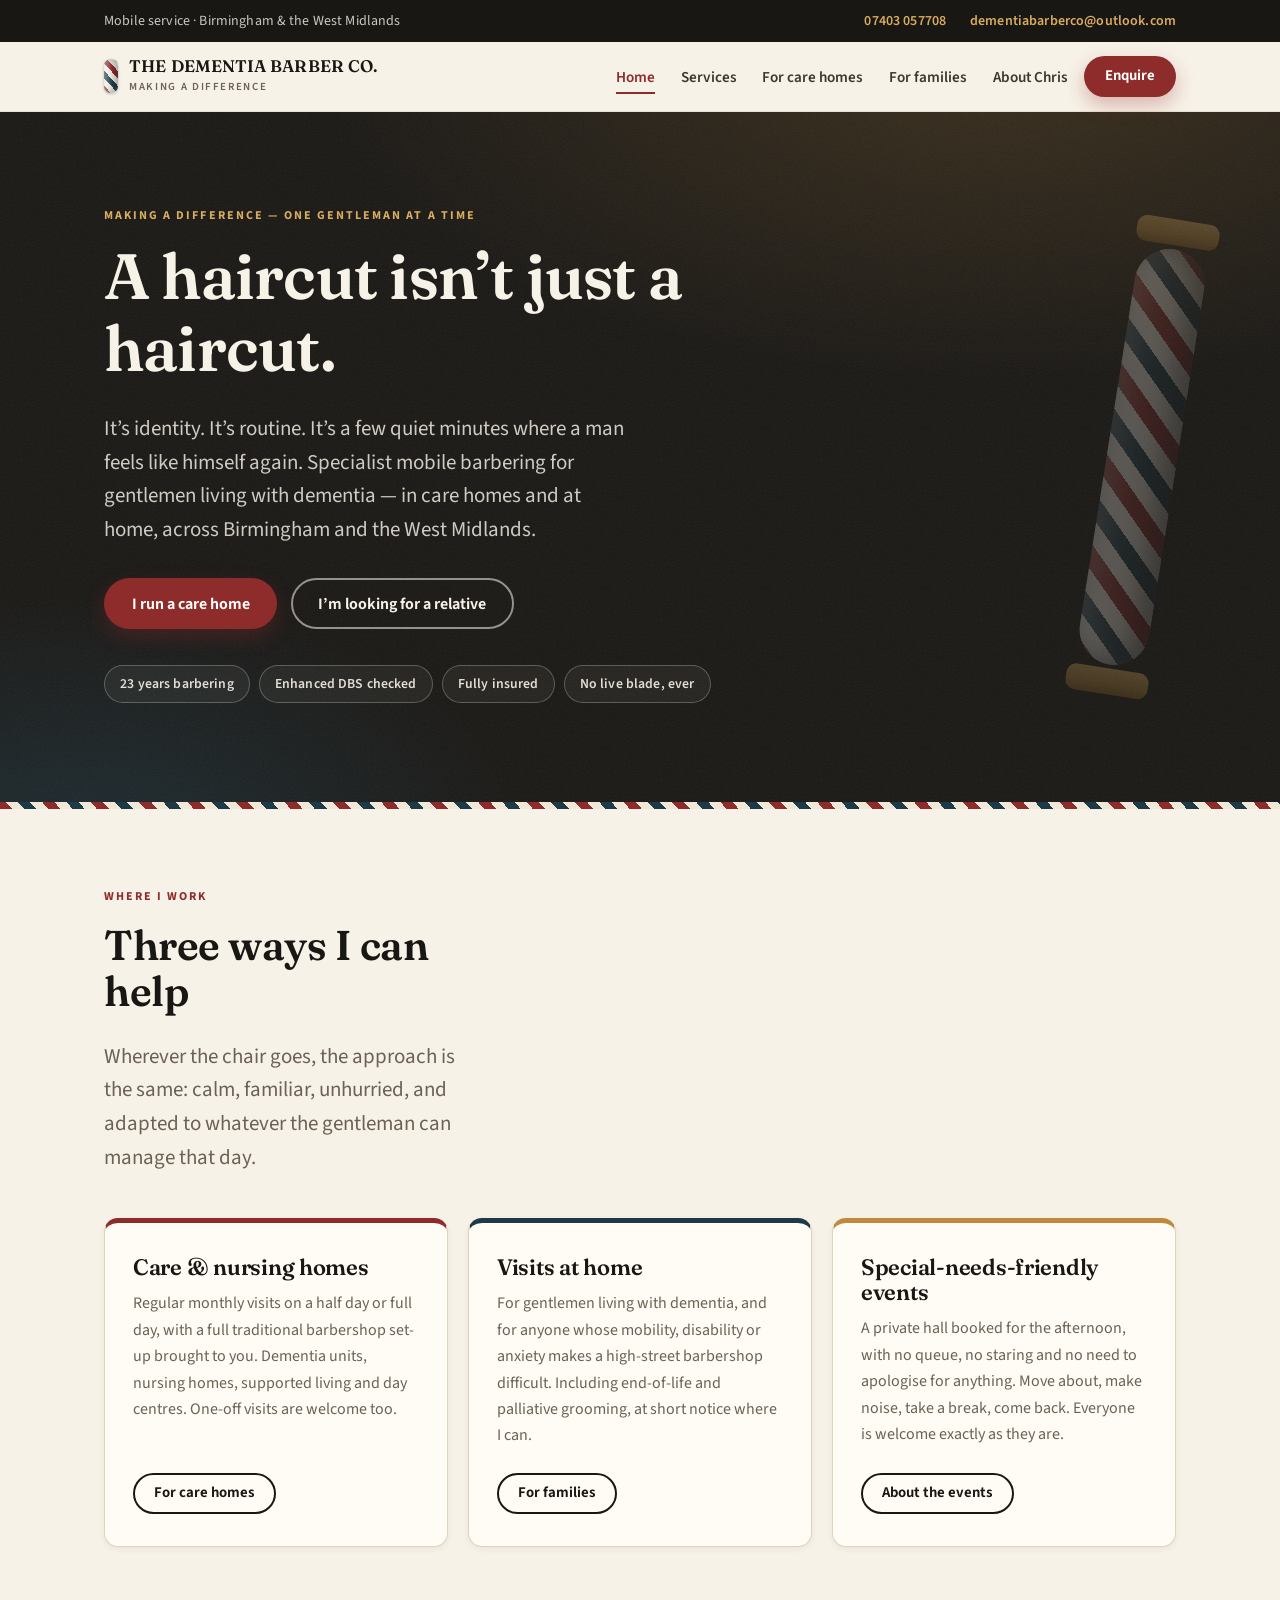
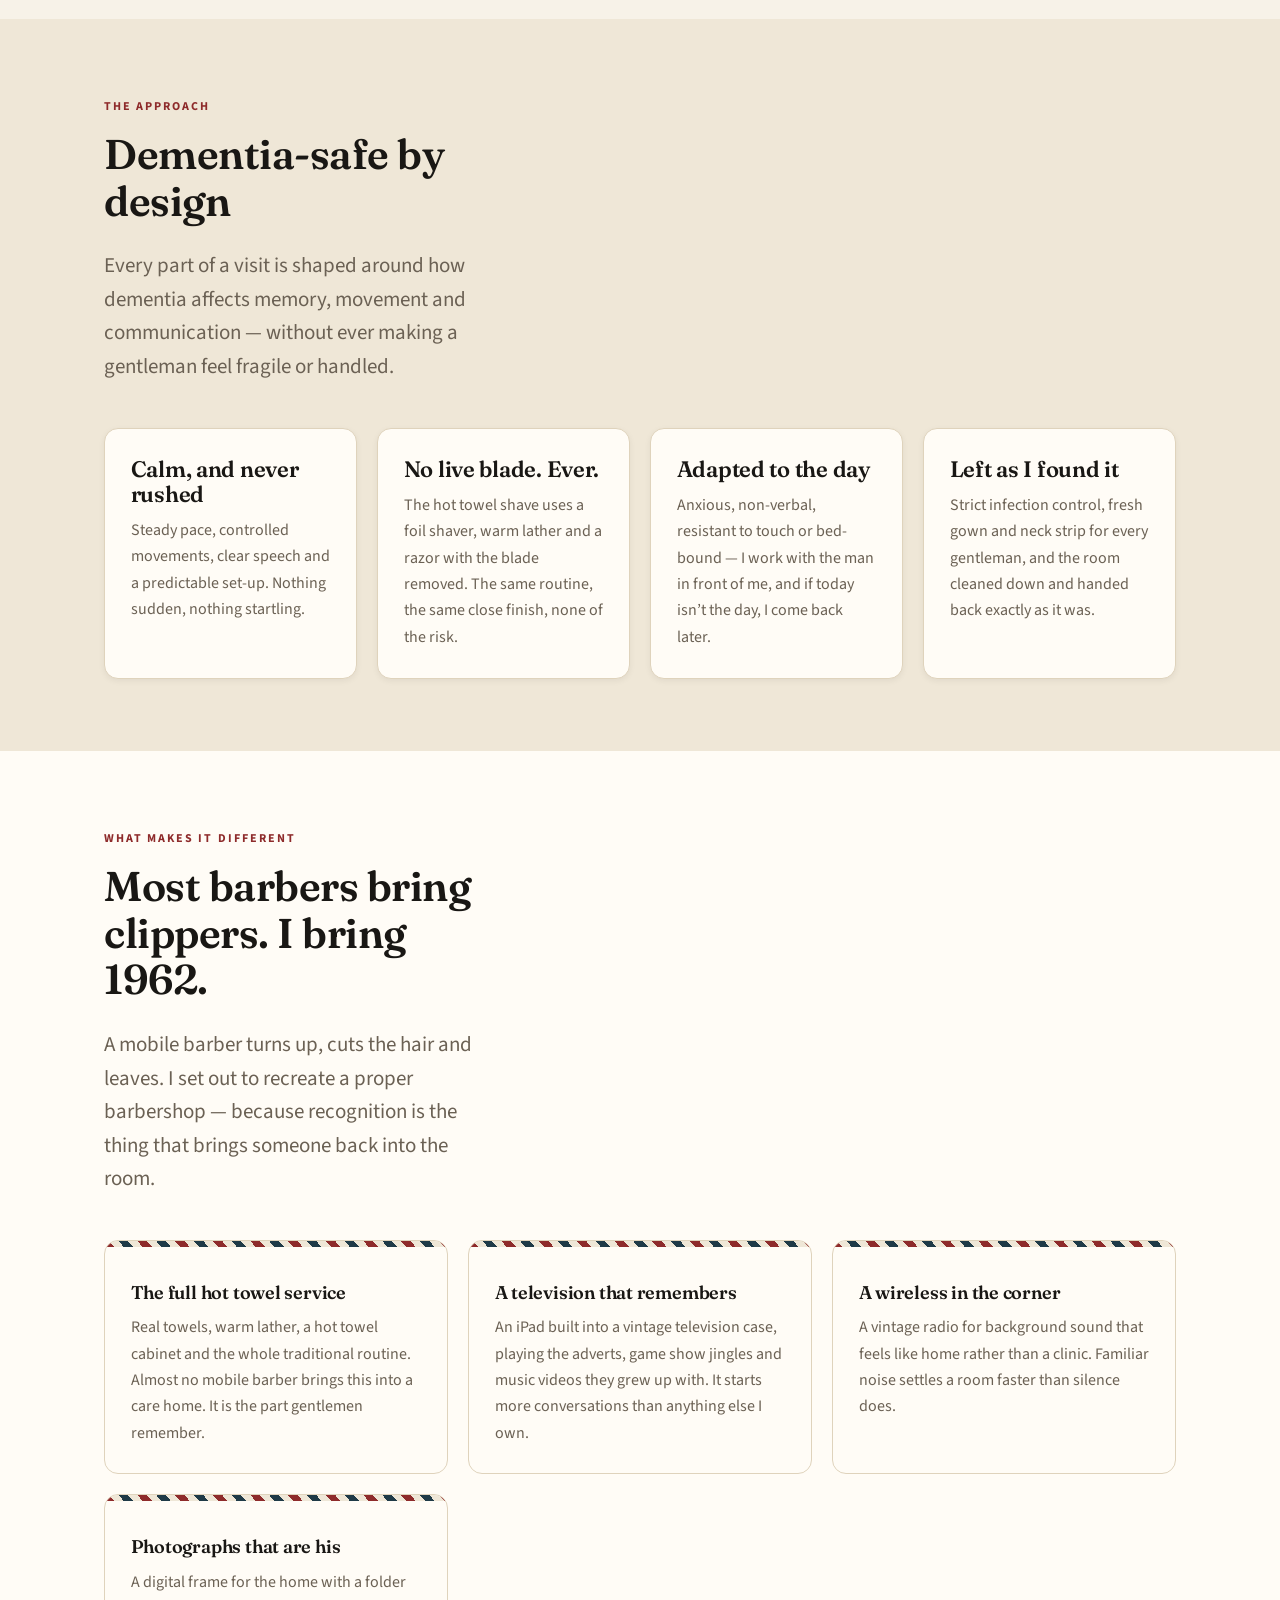
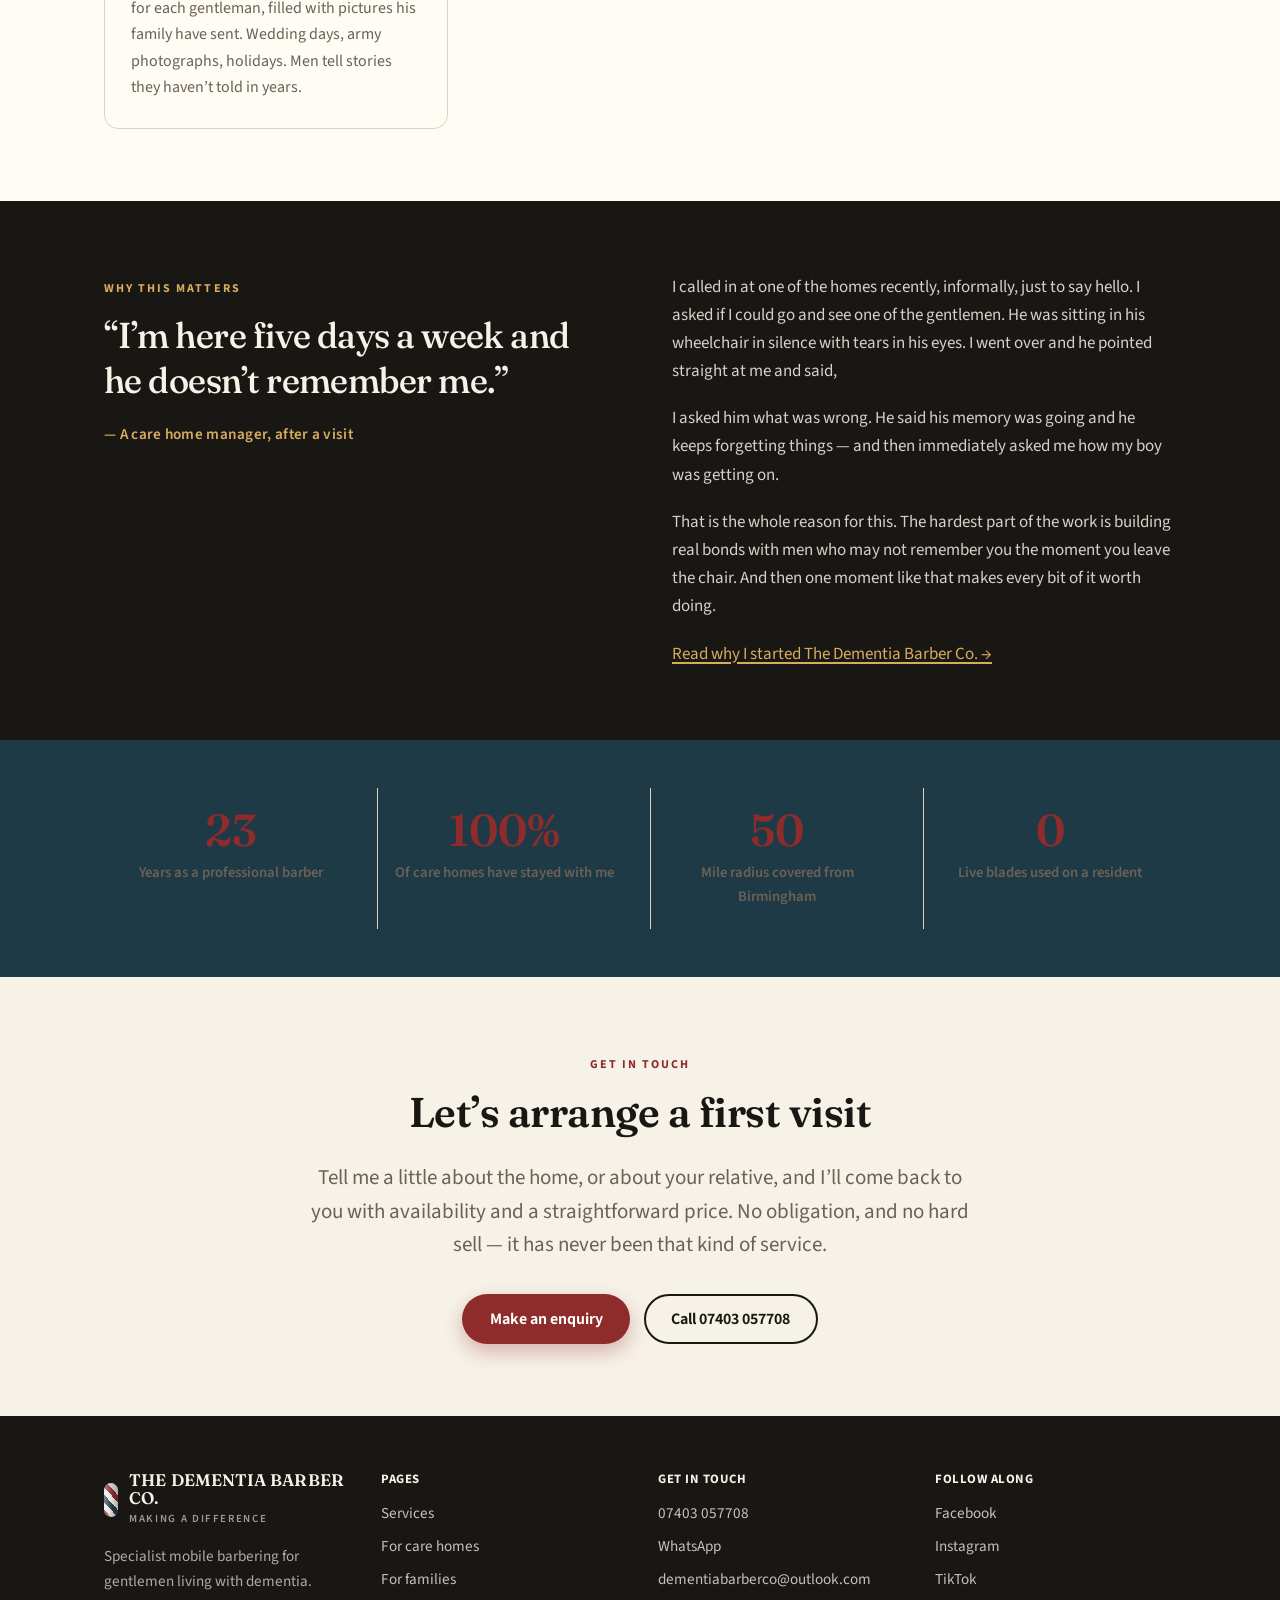
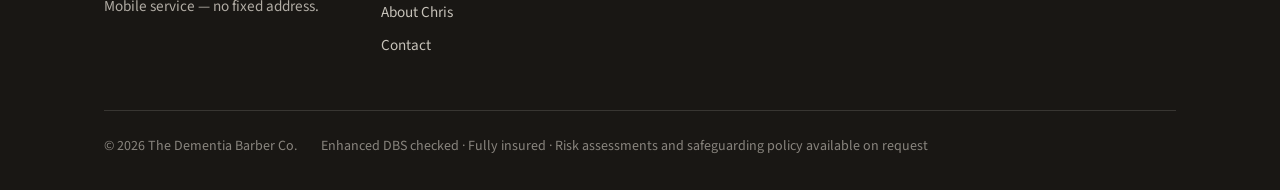
==== index.html @ 9ee50eb5 "feat: build The Dementia Barber Co. brochure site Six-page static site for a mobile dementia-special" ====
<!DOCTYPE html>
<html lang="en-GB">
<head>
<meta charset="UTF-8">
<meta name="viewport" content="width=device-width, initial-scale=1">
<title>The Dementia Barber Co. — Dementia-safe mobile barbering</title>
<meta name="description" content="Dementia-safe mobile barbering for care homes and families across Birmingham and the West Midlands. Calm, unhurried grooming built around dignity. Enhanced DBS checked and fully insured.">
<link rel="icon" href="images/favicon.svg" type="image/svg+xml">
<meta property="og:type" content="website">
<meta property="og:title" content="The Dementia Barber Co.">
<meta property="og:description" content="Specialist mobile barbering for gentlemen living with dementia. Calm, unhurried and built around dignity.">
<link rel="preconnect" href="https://fonts.googleapis.com">
<link rel="preconnect" href="https://fonts.gstatic.com" crossorigin>
<link href="https://fonts.googleapis.com/css2?family=Fraunces:opsz,wght@9..144,400;9..144,500;9..144,600&family=Source+Sans+3:wght@400;500;600;700&display=swap" rel="stylesheet">
<link rel="stylesheet" href="styles.css">
</head>
<body>
<a class="skip" href="#main">Skip to content</a>

<div class="topbar">
  <div class="wrap">
    <span>Mobile service &middot; Birmingham &amp; the West Midlands</span>
    <span class="spacer"><a href="tel:+447403057708">07403 057708</a></span>
    <span><a href="mailto:dementiabarberco@outlook.com">dementiabarberco@outlook.com</a></span>
  </div>
</div>

<header class="nav">
  <div class="wrap">
    <a class="brand" href="index.html">
      <span class="pole" aria-hidden="true"></span>
      <span class="name"><b>The Dementia Barber Co.</b><i>Making a difference</i></span>
    </a>
    <button class="navtoggle" type="button" aria-expanded="false" aria-controls="navLinks">Menu</button>
    <ul class="nav-links" id="navLinks">
      <li><a href="index.html" aria-current="page">Home</a></li>
      <li><a href="services.html">Services</a></li>
      <li><a href="care-homes.html">For care homes</a></li>
      <li><a href="families.html">For families</a></li>
      <li><a href="about.html">About Chris</a></li>
    </ul>
    <a class="btn btn-primary btn-sm" href="contact.html">Enquire</a>
  </div>
</header>

<main id="main">

  <section class="hero">
    <span class="hero-deco" aria-hidden="true"></span>
    <div class="wrap">
      <p class="eyebrow on-dark">Making a difference &mdash; one gentleman at a time</p>
      <h1>A haircut isn&rsquo;t just a haircut.</h1>
      <p class="lead on-dark hero-sub">It&rsquo;s identity. It&rsquo;s routine. It&rsquo;s a few quiet minutes where a man feels like himself again. Specialist mobile barbering for gentlemen living with dementia &mdash; in care homes and at home, across Birmingham and the West Midlands.</p>
      <div class="btn-row">
        <a class="btn btn-primary" href="care-homes.html">I run a care home</a>
        <a class="btn btn-ghost on-dark" href="families.html">I&rsquo;m looking for a relative</a>
      </div>
      <ul class="chips">
        <li>23 years barbering</li>
        <li>Enhanced DBS checked</li>
        <li>Fully insured</li>
        <li>No live blade, ever</li>
      </ul>
    </div>
  </section>

  <hr class="stripe">

  <section>
    <div class="wrap">
      <div class="sec-head">
        <p class="eyebrow">Where I work</p>
        <h2>Three ways I can help</h2>
        <p class="lead">Wherever the chair goes, the approach is the same: calm, familiar, unhurried, and adapted to whatever the gentleman can manage that day.</p>
      </div>

      <div class="grid three">
        <article class="card door reveal">
          <h3>Care &amp; nursing homes</h3>
          <p>Regular monthly visits on a half day or full day, with a full traditional barbershop set-up brought to you. Dementia units, nursing homes, supported living and day centres. One-off visits are welcome too.</p>
          <a class="btn btn-ghost btn-sm" href="care-homes.html">For care homes</a>
        </article>

        <article class="card door navy reveal">
          <h3>Visits at home</h3>
          <p>For gentlemen living with dementia, and for anyone whose mobility, disability or anxiety makes a high-street barbershop difficult. Including end-of-life and palliative grooming, at short notice where I can.</p>
          <a class="btn btn-ghost btn-sm" href="families.html">For families</a>
        </article>

        <article class="card door brass reveal">
          <h3>Special-needs-friendly events</h3>
          <p>A private hall booked for the afternoon, with no queue, no staring and no need to apologise for anything. Move about, make noise, take a break, come back. Everyone is welcome exactly as they are.</p>
          <a class="btn btn-ghost btn-sm" href="services.html#events">About the events</a>
        </article>
      </div>
    </div>
  </section>

  <section class="band-cream">
    <div class="wrap">
      <div class="sec-head">
        <p class="eyebrow">The approach</p>
        <h2>Dementia-safe by design</h2>
        <p class="lead">Every part of a visit is shaped around how dementia affects memory, movement and communication &mdash; without ever making a gentleman feel fragile or handled.</p>
      </div>

      <div class="grid four">
        <article class="card lift reveal">
          <h3>Calm, and never rushed</h3>
          <p>Steady pace, controlled movements, clear speech and a predictable set-up. Nothing sudden, nothing startling.</p>
        </article>
        <article class="card lift reveal">
          <h3>No live blade. Ever.</h3>
          <p>The hot towel shave uses a foil shaver, warm lather and a razor with the blade removed. The same routine, the same close finish, none of the risk.</p>
        </article>
        <article class="card lift reveal">
          <h3>Adapted to the day</h3>
          <p>Anxious, non-verbal, resistant to touch or bed-bound &mdash; I work with the man in front of me, and if today isn&rsquo;t the day, I come back later.</p>
        </article>
        <article class="card lift reveal">
          <h3>Left as I found it</h3>
          <p>Strict infection control, fresh gown and neck strip for every gentleman, and the room cleaned down and handed back exactly as it was.</p>
        </article>
      </div>
    </div>
  </section>

  <section class="band-paper">
    <div class="wrap">
      <div class="sec-head">
        <p class="eyebrow">What makes it different</p>
        <h2>Most barbers bring clippers. I bring 1962.</h2>
        <p class="lead">A mobile barber turns up, cuts the hair and leaves. I set out to recreate a proper barbershop &mdash; because recognition is the thing that brings someone back into the room.</p>
      </div>

      <div class="kit">
        <article class="reveal">
          <h3>The full hot towel service</h3>
          <p>Real towels, warm lather, a hot towel cabinet and the whole traditional routine. Almost no mobile barber brings this into a care home. It is the part gentlemen remember.</p>
        </article>
        <article class="reveal">
          <h3>A television that remembers</h3>
          <p>An iPad built into a vintage television case, playing the adverts, game show jingles and music videos they grew up with. It starts more conversations than anything else I own.</p>
        </article>
        <article class="reveal">
          <h3>A wireless in the corner</h3>
          <p>A vintage radio for background sound that feels like home rather than a clinic. Familiar noise settles a room faster than silence does.</p>
        </article>
        <article class="reveal">
          <h3>Photographs that are his</h3>
          <p>A digital frame for the home with a folder for each gentleman, filled with pictures his family have sent. Wedding days, army photographs, holidays. Men tell stories they haven&rsquo;t told in years.</p>
        </article>
      </div>
    </div>
  </section>

  <section class="band-ink">
    <div class="wrap">
      <div class="story-grid">
        <div class="reveal">
          <p class="eyebrow on-dark">Why this matters</p>
          <blockquote class="quote">
            &ldquo;I&rsquo;m here five days a week and he doesn&rsquo;t remember me.&rdquo;
            <cite>&mdash; A care home manager, after a visit</cite>
          </blockquote>
        </div>
        <div class="reveal">
          <p>I called in at one of the homes recently, informally, just to say hello. I asked if I could go and see one of the gentlemen. He was sitting in his wheelchair in silence with tears in his eyes. I went over and he pointed straight at me and said, <strong>&ldquo;You&rsquo;re the barber!&rdquo;</strong></p>
          <p>I asked him what was wrong. He said his memory was going and he keeps forgetting things &mdash; and then immediately asked me how my boy was getting on.</p>
          <p>That is the whole reason for this. The hardest part of the work is building real bonds with men who may not remember you the moment you leave the chair. And then one moment like that makes every bit of it worth doing.</p>
          <p><a href="about.html">Read why I started The Dementia Barber Co. &rarr;</a></p>
        </div>
      </div>
    </div>
  </section>

  <section class="band-navy tight">
    <div class="wrap">
      <ul class="stats">
        <li><b>23</b><span>Years as a professional barber</span></li>
        <li><b>100%</b><span>Of care homes have stayed with me</span></li>
        <li><b>50</b><span>Mile radius covered from Birmingham</span></li>
        <li><b>0</b><span>Live blades used on a resident</span></li>
      </ul>
    </div>
  </section>

  <section>
    <div class="wrap narrow" style="text-align:center;">
      <p class="eyebrow">Get in touch</p>
      <h2>Let&rsquo;s arrange a first visit</h2>
      <p class="lead">Tell me a little about the home, or about your relative, and I&rsquo;ll come back to you with availability and a straightforward price. No obligation, and no hard sell &mdash; it has never been that kind of service.</p>
      <div class="btn-row" style="justify-content:center;">
        <a class="btn btn-primary" href="contact.html">Make an enquiry</a>
        <a class="btn btn-ghost" href="tel:+447403057708">Call 07403 057708</a>
      </div>
    </div>
  </section>

</main>

<footer class="foot">
  <div class="wrap">
    <div class="foot-grid">
      <div>
        <a class="brand" href="index.html" style="margin-bottom:1rem;">
          <span class="pole" aria-hidden="true"></span>
          <span class="name"><b>The Dementia Barber Co.</b><i>Making a difference</i></span>
        </a>
        <p>Specialist mobile barbering for gentlemen living with dementia. Mobile service &mdash; no fixed address.</p>
      </div>
      <div>
        <h3>Pages</h3>
        <ul>
          <li><a href="services.html">Services</a></li>
          <li><a href="care-homes.html">For care homes</a></li>
          <li><a href="families.html">For families</a></li>
          <li><a href="about.html">About Chris</a></li>
          <li><a href="contact.html">Contact</a></li>
        </ul>
      </div>
      <div>
        <h3>Get in touch</h3>
        <ul>
          <li><a href="tel:+447403057708">07403 057708</a></li>
          <li><a href="https://wa.me/447403057708">WhatsApp</a></li>
          <li><a href="mailto:dementiabarberco@outlook.com">dementiabarberco@outlook.com</a></li>
        </ul>
      </div>
      <div>
        <h3>Follow along</h3>
        <ul>
          <li><a href="https://www.facebook.com/dementiabarberco" rel="noopener">Facebook</a></li>
          <li><a href="https://www.instagram.com/dementiabarberco" rel="noopener">Instagram</a></li>
          <li><a href="https://www.tiktok.com/@dementiabarberco" rel="noopener">TikTok</a></li>
        </ul>
      </div>
    </div>
    <div class="foot-base">
      <span>&copy; 2026 The Dementia Barber Co.</span>
      <span>Enhanced DBS checked &middot; Fully insured &middot; Risk assessments and safeguarding policy available on request</span>
    </div>
  </div>
</footer>

<script src="app.js"></script>
</body>
</html>
---- styles.css ----
/* ============================================================
   The Dementia Barber Co.
   Palette is drawn from a traditional barber pole — deep claret,
   petrol blue, brass and warm paper. Type is set large and high
   contrast throughout: a good share of this audience is reading
   about a parent, and is over sixty themselves.
   ============================================================ */

:root{
  /* Ink & paper */
  --ink:#191714;
  --ink-2:#2A251F;
  --ink-soft:#3D372E;
  --muted:#6B6154;
  --cream:#F7F2E8;
  --cream-2:#EFE7D7;
  --card:#FFFCF6;
  --line:#DFD3BC;
  --line-soft:#EAE0CD;

  /* Barber pole */
  --claret:#8E2B2B;
  --claret-2:#A63535;
  --claret-ink:#5E1B1B;
  --navy:#1F3A47;
  --navy-2:#2C5062;
  --brass:#BE8A3C;
  --brass-2:#D8AC5E;
  --brass-soft:#E4C58A;

  /* Type */
  --display:'Fraunces', Georgia, 'Times New Roman', serif;
  --body:'Source Sans 3', system-ui, -apple-system, 'Segoe UI', Roboto, sans-serif;

  /* Rhythm */
  --wrap:1120px;
  --wrap-narrow:720px;
  --gap:1.5rem;
  --r-card:14px;
  --r-pill:100px;

  --shadow-sm:0 2px 6px rgba(25,23,20,.06);
  --shadow:0 14px 34px rgba(25,23,20,.10);
  --shadow-lg:0 26px 60px rgba(25,23,20,.16);
}

/* ---------- Reset ---------- */
*,*::before,*::after{box-sizing:border-box;}
html{-webkit-text-size-adjust:100%; scroll-behavior:smooth;}
body{
  margin:0;
  font-family:var(--body);
  font-size:1.0625rem;          /* 17px */
  line-height:1.65;
  color:var(--ink-soft);
  background:var(--cream);
  -webkit-font-smoothing:antialiased;
  text-rendering:optimizeLegibility;
}
img,svg{max-width:100%; display:block;}
h1,h2,h3,h4{
  font-family:var(--display);
  color:var(--ink);
  font-weight:600;
  line-height:1.12;
  letter-spacing:-.012em;
  margin:0 0 .6em;
  font-variation-settings:'SOFT' 22,'WONK' 1,'opsz' 40;
}
p{margin:0 0 1.15em;}
p:last-child{margin-bottom:0;}
a{color:var(--claret); text-underline-offset:3px; text-decoration-thickness:1.5px;}
a:hover{color:var(--claret-2);}
ul{margin:0 0 1.15em; padding-left:1.15em;}
li{margin-bottom:.5em;}
li:last-child{margin-bottom:0;}
strong{color:var(--ink); font-weight:650;}
:focus-visible{outline:3px solid var(--brass); outline-offset:3px; border-radius:4px;}

.skip{
  position:absolute; left:.5rem; top:-4rem; z-index:200;
  background:var(--ink); color:#fff; padding:.75rem 1.1rem;
  border-radius:8px; font-weight:600; text-decoration:none;
  transition:top .18s ease;
}
.skip:focus{top:.5rem; color:#fff;}

/* ---------- Layout ---------- */
.wrap{max-width:var(--wrap); margin:0 auto; padding:0 1.5rem;}
.narrow{max-width:var(--wrap-narrow); margin-left:auto; margin-right:auto;}
section{padding:4.5rem 0;}
section.tight{padding:3rem 0;}
.sec-head{max-width:46ch; margin-bottom:2.75rem;}
.sec-head.centred{margin-left:auto; margin-right:auto; text-align:center;}

.eyebrow{
  display:inline-block;
  font-size:.75rem; font-weight:700; letter-spacing:.17em; text-transform:uppercase;
  color:var(--claret); margin:0 0 .9rem;
}
.eyebrow.on-dark{color:var(--brass-2);}
h1{font-size:clamp(2.25rem,5.6vw,4rem);}
h2{font-size:clamp(1.75rem,3.6vw,2.6rem);}
h3{font-size:clamp(1.2rem,2vw,1.4rem);}
.lead{font-size:clamp(1.125rem,1.9vw,1.3125rem); color:var(--muted); line-height:1.6;}
.lead.on-dark{color:rgba(247,242,232,.82);}

/* ---------- The barber pole (pure CSS — no markup duplication) ---------- */
.pole{
  display:block; width:14px; height:34px; flex:none; border-radius:8px;
  background:repeating-linear-gradient(48deg,
    var(--claret) 0 5px, #F4EFE6 5px 10px, var(--navy) 10px 15px, #F4EFE6 15px 20px);
  box-shadow:
    inset -4px 0 7px rgba(0,0,0,.30),
    inset 4px 0 6px rgba(255,255,255,.45),
    0 1px 3px rgba(0,0,0,.25);
}
.stripe{
  height:7px; border:0;  margin:0;
  background:repeating-linear-gradient(48deg,
    var(--claret) 0 9px, var(--cream-2) 9px 18px, var(--navy) 18px 27px, var(--cream-2) 27px 36px);
}
.stripe.on-dark{
  background:repeating-linear-gradient(48deg,
    var(--claret-2) 0 9px, #F4EFE6 9px 18px, var(--navy-2) 18px 27px, #F4EFE6 27px 36px);
}

/* ---------- Top bar ---------- */
.topbar{
  background:var(--ink); color:rgba(247,242,232,.8);
  font-size:.875rem; letter-spacing:.01em;
}
.topbar .wrap{display:flex; flex-wrap:wrap; gap:.4rem 1.5rem; align-items:center; padding-top:.6rem; padding-bottom:.6rem;}
.topbar a{color:var(--brass-2); text-decoration:none; font-weight:600;}
.topbar a:hover{color:#fff; text-decoration:underline;}
.topbar .spacer{margin-left:auto;}

/* ---------- Nav ---------- */
.nav{
  position:sticky; top:0; z-index:100;
  background:rgba(247,242,232,.94);
  backdrop-filter:saturate(1.4) blur(10px);
  border-bottom:1px solid var(--line-soft);
  transition:box-shadow .2s ease;
}
.nav.is-stuck{box-shadow:0 6px 22px rgba(25,23,20,.09);}
.nav .wrap{display:flex; align-items:center; gap:1rem; padding-top:.85rem; padding-bottom:.85rem;}
.brand{display:flex; align-items:center; gap:.7rem; text-decoration:none; color:var(--ink); margin-right:auto;}
.brand .name{display:block;}
.brand .name b{
  display:block; font-family:var(--display); font-weight:600; font-size:1.05rem; line-height:1.05;
  letter-spacing:.005em; text-transform:uppercase;
  font-variation-settings:'SOFT' 20,'WONK' 0,'opsz' 20;
}
.brand .name i{
  display:block; font-style:normal; margin-top:.15rem;
  font-size:.68rem; letter-spacing:.15em; text-transform:uppercase;
  color:var(--muted); font-weight:600;
}

.nav-links{display:flex; align-items:center; gap:1.6rem; list-style:none; margin:0; padding:0;}
.nav-links li{margin:0;}
.nav-links a{
  text-decoration:none; color:var(--ink-soft); font-weight:600; font-size:.95rem;
  padding:.3rem 0; border-bottom:2px solid transparent;
}
.nav-links a:hover{color:var(--claret); border-bottom-color:var(--claret);}
.nav-links a[aria-current="page"]{color:var(--claret); border-bottom-color:var(--claret);}

.navtoggle{
  display:none; background:none; border:1.5px solid var(--line); border-radius:10px;
  padding:.5rem .7rem; cursor:pointer; color:var(--ink); font:inherit; font-weight:600; font-size:.9rem;
}

/* ---------- Buttons ---------- */
.btn{
  display:inline-flex; align-items:center; justify-content:center; gap:.5rem;
  font-family:var(--body); font-weight:650; font-size:1rem; line-height:1;
  padding:.95rem 1.6rem; border-radius:var(--r-pill); border:2px solid transparent;
  text-decoration:none; cursor:pointer;
  transition:transform .16s ease, box-shadow .16s ease, background .16s ease, color .16s ease;
}
.btn:hover{transform:translateY(-2px);}
.btn:active{transform:translateY(0);}
.btn-primary{background:var(--claret); color:#fff; box-shadow:0 8px 20px rgba(142,43,43,.32);}
.btn-primary:hover{background:var(--claret-2); color:#fff; box-shadow:0 12px 26px rgba(142,43,43,.40);}
.btn-ghost{background:transparent; color:var(--ink); border-color:var(--ink);}
.btn-ghost:hover{background:var(--ink); color:var(--cream);}
.btn-ghost.on-dark{color:var(--cream); border-color:rgba(247,242,232,.55);}
.btn-ghost.on-dark:hover{background:var(--cream); color:var(--ink);}
.btn-sm{padding:.7rem 1.2rem; font-size:.93rem;}
.btn-row{display:flex; flex-wrap:wrap; gap:.85rem; margin-top:2rem;}

/* ---------- Hero ---------- */
.hero{
  position:relative; overflow:hidden;
  background:var(--ink);
  color:var(--cream);
  padding:5.5rem 0 5rem;
}
.hero::before{
  content:''; position:absolute; inset:0; pointer-events:none;
  background:
    radial-gradient(1100px 520px at 78% -8%, rgba(190,138,60,.20), transparent 62%),
    radial-gradient(760px 420px at 6% 106%, rgba(31,58,71,.55), transparent 60%);
}
.hero::after{           /* fine paper grain */
  content:''; position:absolute; inset:0; pointer-events:none; opacity:.16;
  background-image:url("data:image/svg+xml,%3Csvg xmlns='http://www.w3.org/2000/svg' width='160' height='160'%3E%3Cfilter id='n'%3E%3CfeTurbulence type='fractalNoise' baseFrequency='.85' numOctaves='3'/%3E%3C/filter%3E%3Crect width='160' height='160' filter='url(%23n)' opacity='.5'/%3E%3C/svg%3E");
}
.hero .wrap{position:relative; z-index:1;}
.hero h1{color:var(--cream); max-width:14ch; margin-bottom:.45em;}
.hero .lead{max-width:52ch;}
.hero-sub{max-width:54ch;}

.hero.page{padding:3.75rem 0 3.25rem;}
.hero.page h1{max-width:20ch; font-size:clamp(2rem,4.4vw,3.1rem);}

/* trust chips under the hero */
.chips{display:flex; flex-wrap:wrap; gap:.55rem; margin-top:2.25rem; padding:0; list-style:none;}
.chips li{
  margin:0; font-size:.86rem; font-weight:600; letter-spacing:.01em;
  color:rgba(247,242,232,.9);
  border:1px solid rgba(247,242,232,.26); border-radius:var(--r-pill);
  padding:.42rem .95rem; background:rgba(247,242,232,.05);
}

/* ---------- Cards ---------- */
.grid{display:grid; gap:1.25rem;}
.grid.two{grid-template-columns:repeat(auto-fit,minmax(300px,1fr));}
.grid.three{grid-template-columns:repeat(auto-fit,minmax(272px,1fr));}
.grid.four{grid-template-columns:repeat(auto-fit,minmax(215px,1fr));}

.card{
  background:var(--card); border:1px solid var(--line);
  border-radius:var(--r-card); padding:1.75rem 1.6rem;
  box-shadow:var(--shadow-sm);
  transition:transform .2s ease, box-shadow .2s ease, border-color .2s ease;
}
.card h3{margin-bottom:.45em;}
.card p{color:var(--muted); font-size:1rem;}
.card.lift:hover{transform:translateY(-4px); box-shadow:var(--shadow); border-color:var(--brass-soft);}

/* audience cards — the two front doors */
.door{
  display:flex; flex-direction:column;
  border-top:5px solid var(--claret);
  padding:2rem 1.75rem;
}
.door.navy{border-top-color:var(--navy);}
.door.brass{border-top-color:var(--brass);}
.door .btn{align-self:flex-start; margin-top:auto;}
.door p{margin-bottom:1.5rem;}

/* numbered list — used for the visit walkthrough */
.steps{list-style:none; padding:0; margin:0; counter-reset:step; display:grid; gap:1.1rem;}
.steps li{
  position:relative; margin:0; padding:1.35rem 1.5rem 1.35rem 4.35rem;
  background:var(--card); border:1px solid var(--line); border-radius:var(--r-card);
}
.steps li::before{
  counter-increment:step; content:counter(step);
  position:absolute; left:1.4rem; top:1.35rem;
  width:2.1rem; height:2.1rem; border-radius:50%;
  background:var(--navy); color:var(--cream);
  font-family:var(--display); font-weight:600; font-size:1rem;
  display:grid; place-items:center;
}
.steps h3{font-size:1.1rem; margin-bottom:.3em;}
.steps p{color:var(--muted); font-size:1rem; margin:0;}

/* tick list */
.ticks{list-style:none; padding:0; margin:0; display:grid; gap:.85rem;}
.ticks li{
  position:relative; padding-left:2rem; margin:0; color:var(--ink-soft);
}
.ticks li::before{
  content:''; position:absolute; left:0; top:.52em;
  width:1.05rem; height:.55rem;
  border-left:2.5px solid var(--claret); border-bottom:2.5px solid var(--claret);
  transform:rotate(-45deg);
}
.ticks.on-dark li{color:rgba(247,242,232,.88);}
.ticks.on-dark li::before{border-color:var(--brass-2);}

/* ---------- Bands ---------- */
.band-cream{background:var(--cream-2);}
.band-paper{background:var(--card);}
.band-ink{background:var(--ink); color:rgba(247,242,232,.85);}
.band-ink h2,.band-ink h3{color:var(--cream);}
.band-navy{background:var(--navy); color:rgba(247,242,232,.88);}
.band-navy h2,.band-navy h3{color:#fff;}
.band-ink a,.band-navy a{color:var(--brass-2);}

/* ---------- Signature section: the memory kit ---------- */
.kit{display:grid; gap:1.25rem; grid-template-columns:repeat(auto-fit,minmax(255px,1fr));}
.kit article{
  position:relative; background:var(--card); border:1px solid var(--line);
  border-radius:var(--r-card); padding:2.6rem 1.6rem 1.7rem; overflow:hidden;
}
.kit article::before{
  content:''; position:absolute; inset:0 0 auto 0; height:6px;
  background:repeating-linear-gradient(48deg,
    var(--claret) 0 7px, var(--cream-2) 7px 14px, var(--navy) 14px 21px, var(--cream-2) 21px 28px);
}
.kit h3{font-size:1.15rem;}
.kit p{color:var(--muted); font-size:1rem; margin:0;}

/* ---------- Quote / story ---------- */
.quote{
  position:relative; max-width:34ch; margin:0;
  font-family:var(--display); font-weight:500; font-variation-settings:'SOFT' 30,'WONK' 1,'opsz' 60;
  font-size:clamp(1.5rem,3.1vw,2.25rem); line-height:1.24; letter-spacing:-.015em;
  color:var(--cream);
}
.quote cite{
  display:block; margin-top:1.4rem;
  font-family:var(--body); font-style:normal; font-weight:600;
  font-size:.95rem; letter-spacing:.02em; color:var(--brass-2);
}
.story-grid{display:grid; gap:2.75rem; align-items:start;}
@media(min-width:880px){ .story-grid{grid-template-columns:1fr 1fr; gap:4rem;} }

/* ---------- Stat strip ---------- */
.stats{display:grid; gap:1.25rem; grid-template-columns:repeat(auto-fit,minmax(170px,1fr)); list-style:none; padding:0; margin:0;}
.stats li{margin:0; text-align:center; padding:1.25rem .75rem; border-left:1px solid var(--line);}
.stats li:first-child{border-left:0;}
.stats b{
  display:block; font-family:var(--display); font-weight:600;
  font-size:clamp(2rem,4vw,2.8rem); line-height:1; color:var(--claret);
  font-variation-settings:'SOFT' 20,'WONK' 1,'opsz' 60;
}
.stats span{display:block; margin-top:.5rem; font-size:.92rem; color:var(--muted); font-weight:600;}
.band-ink .stats li{border-color:rgba(247,242,232,.16);}
.band-ink .stats b{color:var(--brass-2);}
.band-ink .stats span{color:rgba(247,242,232,.72);}

/* ---------- Pledge (the things he won't compromise on) ---------- */
.pledge{list-style:none; padding:0; margin:0; display:grid; gap:0;}
.pledge li{
  margin:0; padding:1.4rem 0; border-bottom:1px solid rgba(247,242,232,.16);
  display:grid; gap:.2rem .5rem;
}
.pledge li:last-child{border-bottom:0;}
.pledge b{font-family:var(--display); font-weight:600; font-size:1.15rem; color:var(--cream); letter-spacing:-.01em;}
.pledge span{color:rgba(247,242,232,.78);}
@media(min-width:760px){
  .pledge li{grid-template-columns:minmax(0,14rem) 1fr; gap:1.75rem; align-items:baseline;}
}

/* ---------- Prose ---------- */
.prose{max-width:66ch;}
.prose h2{margin-top:2.75rem;}
.prose h2:first-child{margin-top:0;}
.prose h3{margin-top:2rem; font-size:1.2rem;}
.prose p{font-size:1.09rem;}
.prose blockquote{
  margin:2rem 0; padding:.35rem 0 .35rem 1.6rem;
  border-left:4px solid var(--brass);
  font-family:var(--display); font-weight:500; font-size:1.2rem; line-height:1.4;
  color:var(--ink); font-variation-settings:'SOFT' 30,'WONK' 1,'opsz' 40;
}

/* callout */
.note{
  background:var(--card); border:1px solid var(--line); border-left:5px solid var(--brass);
  border-radius:10px; padding:1.4rem 1.5rem; margin:2rem 0;
}
.note p{font-size:1rem; color:var(--muted);}
.note strong{display:block; margin-bottom:.35rem; color:var(--ink); font-family:var(--display); font-size:1.05rem; font-weight:600;}

/* ---------- Form ---------- */
.form-panel{
  background:var(--card); border:1px solid var(--line); border-radius:18px;
  padding:2rem 1.75rem; box-shadow:var(--shadow);
}
fieldset{border:0; margin:0 0 1.6rem; padding:0; min-width:0;}
fieldset:last-of-type{margin-bottom:1rem;}
legend{
  font-family:var(--display); font-weight:600; font-size:1.15rem; color:var(--ink);
  padding:0; margin-bottom:.9rem;
}
.field{margin-bottom:1.1rem;}
.field label{display:block; font-weight:650; font-size:.95rem; color:var(--ink); margin-bottom:.4rem;}
.field .opt{font-weight:500; color:var(--muted);}
input[type=text],input[type=email],input[type=tel],select,textarea{
  width:100%; font:inherit; font-size:1rem; color:var(--ink);
  background:var(--cream); border:1.5px solid var(--line); border-radius:10px;
  padding:.8rem .9rem;
}
textarea{min-height:8rem; resize:vertical;}
input:focus,select:focus,textarea:focus{
  outline:none; border-color:var(--navy); box-shadow:0 0 0 3px rgba(31,58,71,.16);
}
.two-up{display:grid; gap:1.1rem;}
@media(min-width:620px){ .two-up{grid-template-columns:1fr 1fr;} }
.radioset{display:grid; gap:.7rem;}
.radio{
  display:flex; gap:.75rem; align-items:flex-start;
  border:1.5px solid var(--line); border-radius:12px; padding:.95rem 1.1rem;
  cursor:pointer; background:var(--cream); transition:border-color .16s ease, background .16s ease;
}
.radio:hover{border-color:var(--brass);}
.radio input{margin:.32rem 0 0; accent-color:var(--claret); width:1.05rem; height:1.05rem; flex:none;}
.radio b{display:block; font-family:var(--body); font-weight:650; color:var(--ink);}
.radio small{display:block; color:var(--muted); font-size:.92rem; line-height:1.45;}
.radio:has(input:checked){border-color:var(--claret); background:#fff;}
.hint{font-size:.9rem; color:var(--muted); margin:.45rem 0 0;}
.form-status{margin-top:1rem; font-weight:600;}
.form-status.err{color:var(--claret);}
.form-status.ok{color:#2C6B4F;}

/* contact rail */
.rail{display:grid; gap:1rem;}
.rail a.tile{
  display:flex; gap:1rem; align-items:center; text-decoration:none;
  background:var(--card); border:1px solid var(--line); border-radius:var(--r-card);
  padding:1.1rem 1.25rem; color:var(--ink);
  transition:transform .16s ease, border-color .16s ease, box-shadow .16s ease;
}
.rail a.tile:hover{transform:translateY(-2px); border-color:var(--brass); box-shadow:var(--shadow-sm);}
.rail .txt{display:block; min-width:0;}
.rail .txt b{display:block; font-family:var(--display); font-weight:600; font-size:1.05rem; color:var(--ink); overflow-wrap:anywhere;}
.rail .txt span{display:block; color:var(--muted); font-size:.95rem;}
.rail .mark{
  width:2.6rem; height:2.6rem; flex:none; border-radius:50%;
  background:var(--navy); color:var(--cream);
  display:grid; place-items:center;
}
.rail .mark svg{width:1.2rem; height:1.2rem;}

/* ---------- Footer ---------- */
.foot{background:var(--ink); color:rgba(247,242,232,.68); padding:3.5rem 0 2rem; font-size:.95rem;}
.foot h3{color:var(--cream); font-size:.8rem; margin-bottom:.9rem; font-family:var(--body); font-weight:700; letter-spacing:.04em; text-transform:uppercase;}
.foot a{color:rgba(247,242,232,.78); text-decoration:none;}
.foot a:hover{color:var(--brass-2); text-decoration:underline;}
.foot-grid{display:grid; gap:2.25rem; grid-template-columns:repeat(auto-fit,minmax(215px,1fr));}
.foot ul{list-style:none; padding:0; margin:0;}
.foot li{margin-bottom:.5rem;}
.foot .brand .name b{color:var(--cream);}
.foot .brand .name i{color:rgba(247,242,232,.6);}
.foot-base{
  margin-top:2.75rem; padding-top:1.5rem; border-top:1px solid rgba(247,242,232,.14);
  display:flex; flex-wrap:wrap; gap:.5rem 1.5rem; font-size:.875rem; color:rgba(247,242,232,.5);
}
.foot-base .spacer{margin-left:auto;}

/* ---------- Motion ---------- */
.reveal{opacity:0; transform:translateY(18px);}
.reveal.in{opacity:1; transform:none; transition:opacity .6s ease, transform .6s cubic-bezier(.2,.7,.3,1);}

@media (prefers-reduced-motion:reduce){
  html{scroll-behavior:auto;}
  *,*::before,*::after{animation-duration:.001ms !important; transition-duration:.001ms !important;}
  .reveal{opacity:1; transform:none;}
  .btn:hover,.card.lift:hover,.rail a.tile:hover{transform:none;}
}

/* ---------- Responsive ---------- */
@media(max-width:860px){
  .navtoggle{display:block;}
  .nav .wrap{flex-wrap:wrap;}
  .nav-links{
    display:none; order:3; width:100%; flex-direction:column; align-items:stretch;
    gap:0; margin-top:.75rem; border-top:1px solid var(--line-soft); padding-top:.5rem;
  }
  .nav-links.open{display:flex;}
  .nav-links a{display:block; padding:.85rem 0; border-bottom:1px solid var(--line-soft);}
  .nav-links a:hover,.nav-links a[aria-current="page"]{border-bottom-color:var(--line-soft);}
  .nav .btn{order:2;}
}
@media(max-width:620px){
  section{padding:3.25rem 0;}
  .hero{padding:3.5rem 0 3.25rem;}
  .stats li{border-left:0; border-top:1px solid var(--line); text-align:left;}
  .stats li:first-child{border-top:0;}
  .topbar .spacer{margin-left:0;}
  .foot-base .spacer{margin-left:0;}
}

/* ---------- Print ---------- */
@media print{
  .nav,.topbar,.skip,.btn,.foot{display:none !important;}
  body{background:#fff; color:#000; font-size:11pt;}
  .hero{background:#fff; color:#000; padding:0;}
  .hero h1,.hero .lead{color:#000;}
}

/* ---------- Ghosted barber pole in the hero ----------
   A real object, tilted like a shop sign, sitting behind the copy.
   Kept faint so it reads as atmosphere rather than decoration. */
.hero-deco{
  position:absolute; z-index:0; pointer-events:none;
  right:8%; top:50%; transform:translateY(-50%) rotate(9deg);
  width:clamp(58px,5.5vw,82px); height:min(74%,420px);
  border-radius:100px; opacity:.28;
  background:repeating-linear-gradient(46deg,
    var(--claret) 0 16px, #F4EFE6 16px 32px, var(--navy) 32px 48px, #F4EFE6 48px 64px);
  box-shadow:
    inset -16px 0 30px rgba(0,0,0,.50),
    inset 14px 0 24px rgba(255,255,255,.30);
}
.hero-deco::before,
.hero-deco::after{
  content:''; position:absolute; left:-9%; width:118%; height:26px;
  border-radius:10px;
  background:linear-gradient(180deg, var(--brass-2), var(--brass) 55%, #8A6226);
}
.hero-deco::before{top:-30px;}
.hero-deco::after{bottom:-30px;}
@media(max-width:1000px){ .hero-deco{display:none;} }
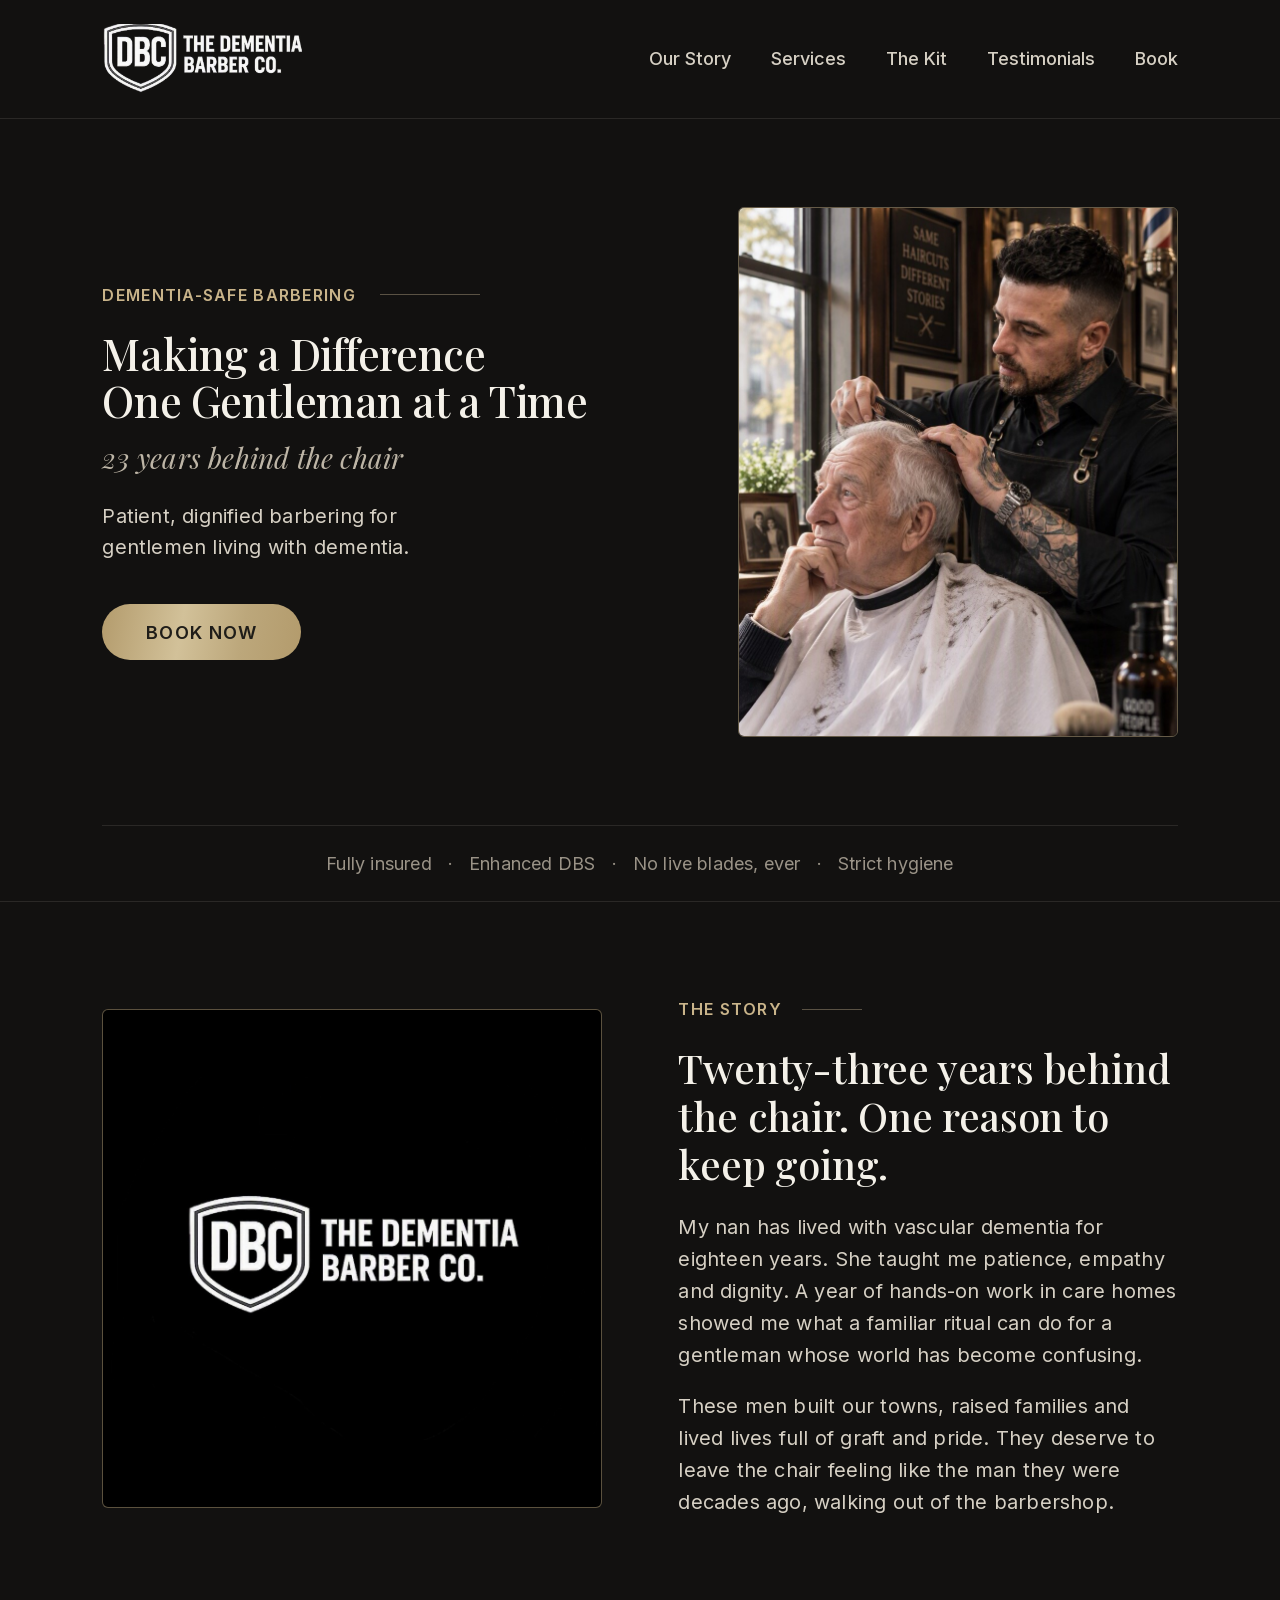
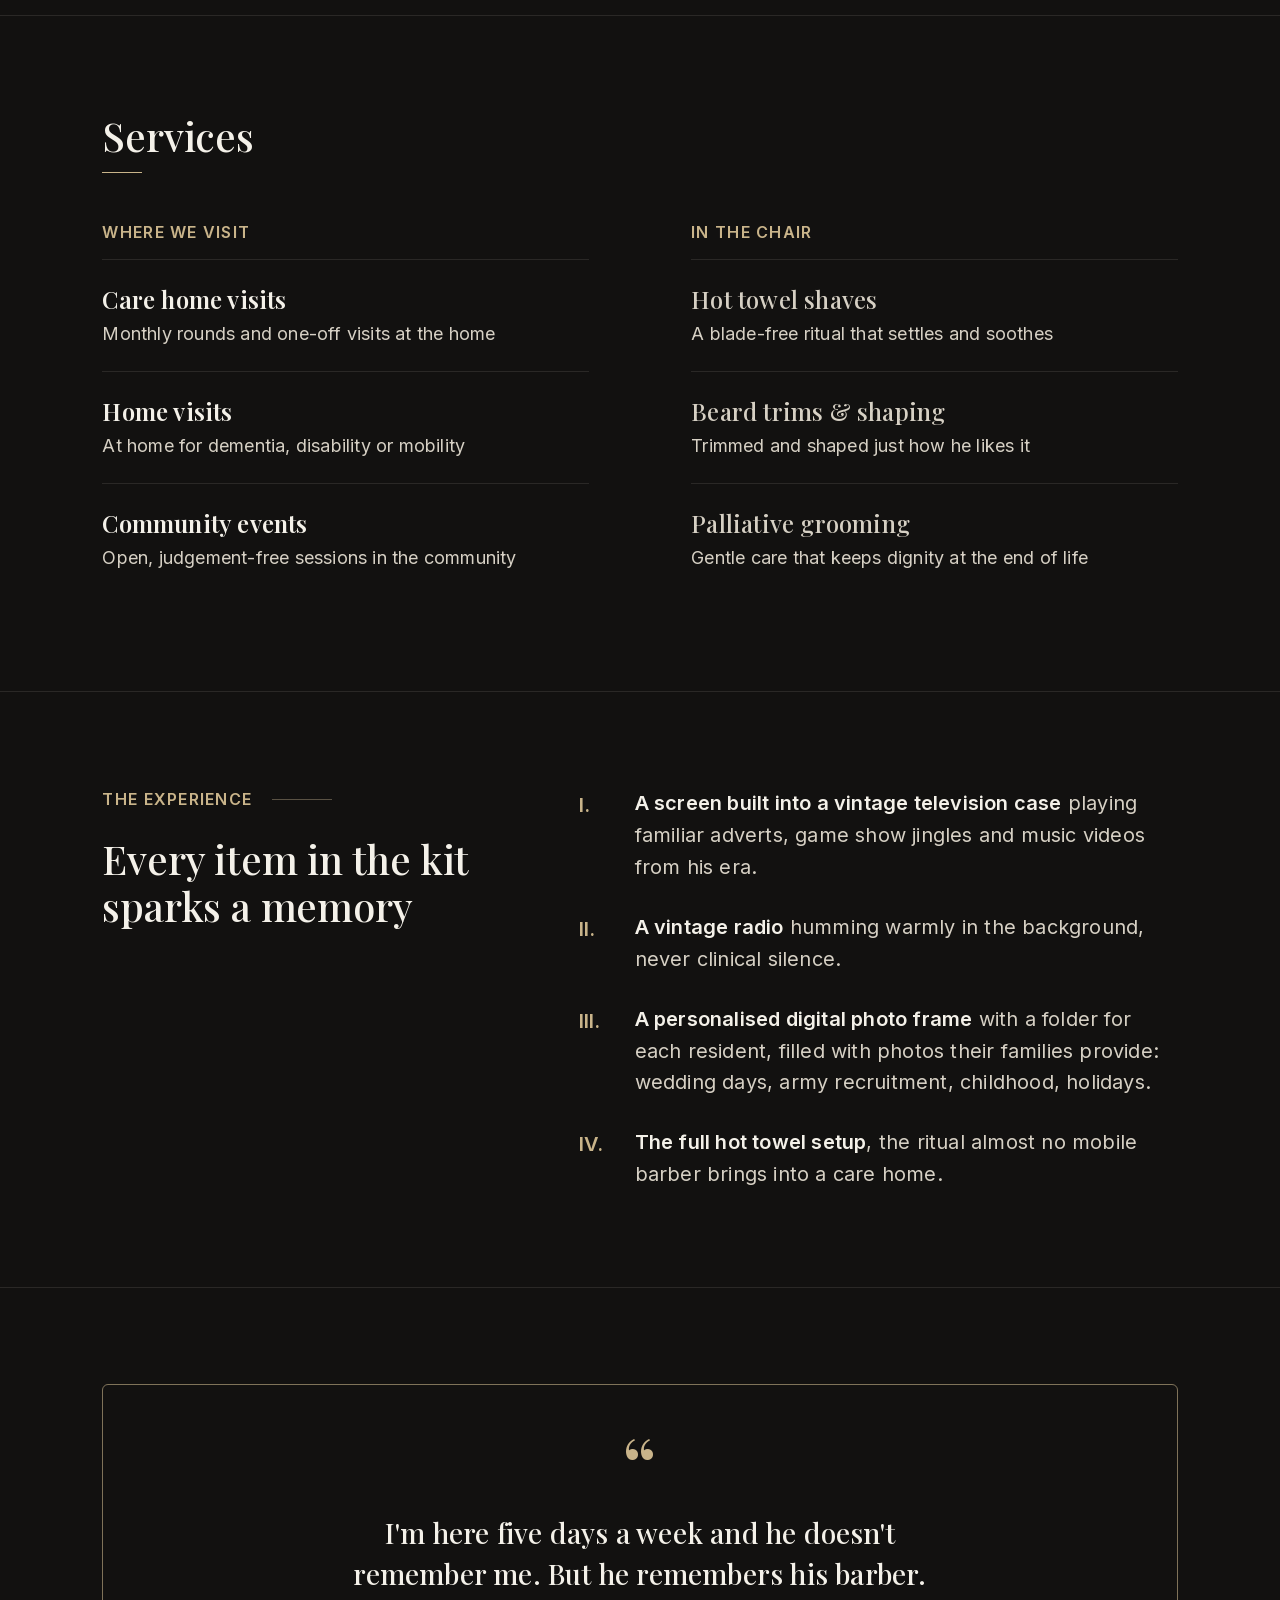
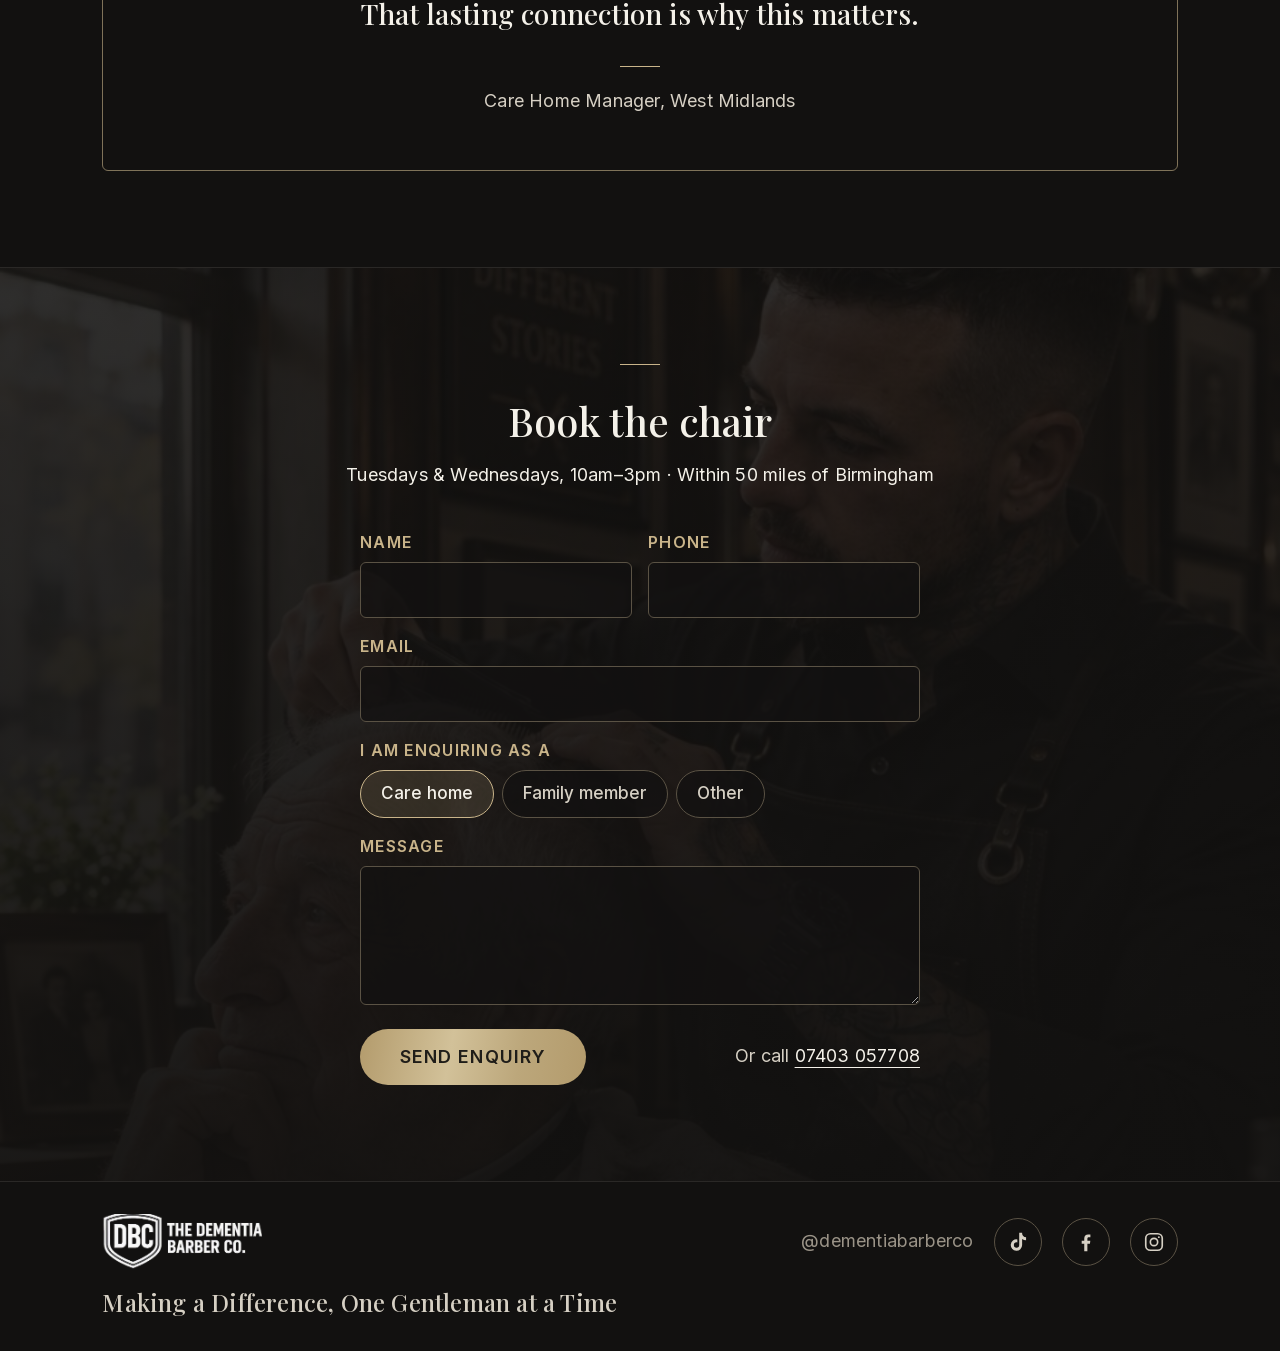
==== commit 86a07b52: "feat: rebuild as one-page site from the home design Replace the earlier six-page brochure site with " ====
--- a/index.html
+++ b/index.html
@@ -1,248 +1,180 @@
 <!DOCTYPE html>
 <html lang="en-GB">
 <head>
-<meta charset="UTF-8">
-<meta name="viewport" content="width=device-width, initial-scale=1">
-<title>The Dementia Barber Co. — Dementia-safe mobile barbering</title>
-<meta name="description" content="Dementia-safe mobile barbering for care homes and families across Birmingham and the West Midlands. Calm, unhurried grooming built around dignity. Enhanced DBS checked and fully insured.">
-<link rel="icon" href="images/favicon.svg" type="image/svg+xml">
-<meta property="og:type" content="website">
-<meta property="og:title" content="The Dementia Barber Co.">
-<meta property="og:description" content="Specialist mobile barbering for gentlemen living with dementia. Calm, unhurried and built around dignity.">
-<link rel="preconnect" href="https://fonts.googleapis.com">
-<link rel="preconnect" href="https://fonts.gstatic.com" crossorigin>
-<link href="https://fonts.googleapis.com/css2?family=Fraunces:opsz,wght@9..144,400;9..144,500;9..144,600&family=Source+Sans+3:wght@400;500;600;700&display=swap" rel="stylesheet">
-<link rel="stylesheet" href="styles.css">
+  <meta charset="utf-8">
+  <meta name="viewport" content="width=device-width, initial-scale=1">
+  <title>The Dementia Barber Co. | Dementia-safe barbering in the West Midlands</title>
+  <meta name="description" content="Patient, dignified barbering for gentlemen living with dementia. Care home and home visits within 50 miles of Birmingham. 23 years behind the chair.">
+  <meta name="theme-color" content="#121110">
+  <meta property="og:title" content="The Dementia Barber Co.">
+  <meta property="og:description" content="Making a difference, one gentleman at a time. Dementia-safe barbering for care homes and families.">
+  <meta property="og:type" content="website">
+  <meta property="og:image" content="images/chris-at-the-chair.jpg">
+  <link rel="icon" type="image/png" href="images/favicon.png">
+  <link rel="apple-touch-icon" href="images/apple-touch-icon.png">
+  <link rel="preload" href="fonts/playfair-latin.woff2" as="font" type="font/woff2" crossorigin>
+  <link rel="preload" href="fonts/inter-latin.woff2" as="font" type="font/woff2" crossorigin>
+  <link rel="stylesheet" href="styles.css">
+  <script>document.documentElement.classList.add('js');</script>
 </head>
 <body>
-<a class="skip" href="#main">Skip to content</a>
+  <a class="skip-link" href="#main">Skip to content</a>
 
-<div class="topbar">
-  <div class="wrap">
-    <span>Mobile service &middot; Birmingham &amp; the West Midlands</span>
-    <span class="spacer"><a href="tel:+447403057708">07403 057708</a></span>
-    <span><a href="mailto:dementiabarberco@outlook.com">dementiabarberco@outlook.com</a></span>
-  </div>
-</div>
+  <header class="hdr wrap">
+    <a href="#top" class="logo-wrap" aria-label="The Dementia Barber Co. home">
+      <img src="images/logo.jpg" alt="" width="1060" height="773">
+    </a>
+    <nav class="site-nav" aria-label="Main">
+      <a href="#story">Our Story</a>
+      <a href="#services">Services</a>
+      <a href="#kit">The Kit</a>
+      <a href="#testimonials">Testimonials</a>
+      <a href="#book">Book</a>
+    </nav>
+    <button type="button" class="nav-burger" aria-label="Open menu" aria-expanded="false" aria-controls="mobile-menu">
+      <span></span><span></span><span></span>
+    </button>
+  </header>
+  <nav id="mobile-menu" class="mobile-menu" aria-label="Main" hidden>
+    <a href="#story">Our Story</a>
+    <a href="#services">Services</a>
+    <a href="#kit">The Kit</a>
+    <a href="#testimonials">Testimonials</a>
+    <a href="#book">Book</a>
+  </nav>
 
-<header class="nav">
-  <div class="wrap">
-    <a class="brand" href="index.html">
-      <span class="pole" aria-hidden="true"></span>
-      <span class="name"><b>The Dementia Barber Co.</b><i>Making a difference</i></span>
-    </a>
-    <button class="navtoggle" type="button" aria-expanded="false" aria-controls="navLinks">Menu</button>
-    <ul class="nav-links" id="navLinks">
-      <li><a href="index.html" aria-current="page">Home</a></li>
-      <li><a href="services.html">Services</a></li>
-      <li><a href="care-homes.html">For care homes</a></li>
-      <li><a href="families.html">For families</a></li>
-      <li><a href="about.html">About Chris</a></li>
-    </ul>
-    <a class="btn btn-primary btn-sm" href="contact.html">Enquire</a>
-  </div>
-</header>
+  <main id="main">
+    <div id="top" class="wrap">
+      <section class="sec hero">
+        <div class="hero-text">
+          <p class="eyebrow hero-label"><span>Dementia-Safe Barbering</span><span class="rule" aria-hidden="true"></span></p>
+          <h1 class="hero-h1"><span>Making a Difference</span> <span>One Gentleman at a Time</span></h1>
+          <p class="hero-sub">23 years behind the chair</p>
+          <p class="hero-lede">Patient, dignified barbering for gentlemen living with dementia.</p>
+          <div class="cta-row">
+            <a href="#book" class="btn">Book Now</a>
+          </div>
+        </div>
+        <img class="hero-photo framed" src="images/chris-at-the-chair.jpg" width="880" height="1320"
+             alt="Chris Floyd combing an older gentleman's hair in a barbershop">
+      </section>
 
-<main id="main">
-
-  <section class="hero">
-    <span class="hero-deco" aria-hidden="true"></span>
-    <div class="wrap">
-      <p class="eyebrow on-dark">Making a difference &mdash; one gentleman at a time</p>
-      <h1>A haircut isn&rsquo;t just a haircut.</h1>
-      <p class="lead on-dark hero-sub">It&rsquo;s identity. It&rsquo;s routine. It&rsquo;s a few quiet minutes where a man feels like himself again. Specialist mobile barbering for gentlemen living with dementia &mdash; in care homes and at home, across Birmingham and the West Midlands.</p>
-      <div class="btn-row">
-        <a class="btn btn-primary" href="care-homes.html">I run a care home</a>
-        <a class="btn btn-ghost on-dark" href="families.html">I&rsquo;m looking for a relative</a>
-      </div>
-      <ul class="chips">
-        <li>23 years barbering</li>
-        <li>Enhanced DBS checked</li>
-        <li>Fully insured</li>
-        <li>No live blade, ever</li>
-      </ul>
-    </div>
-  </section>
-
-  <hr class="stripe">
-
-  <section>
-    <div class="wrap">
-      <div class="sec-head">
-        <p class="eyebrow">Where I work</p>
-        <h2>Three ways I can help</h2>
-        <p class="lead">Wherever the chair goes, the approach is the same: calm, familiar, unhurried, and adapted to whatever the gentleman can manage that day.</p>
+      <div class="sec trust-wrap">
+        <ul class="trust" aria-label="Our standards">
+          <li>Fully insured</li>
+          <li>Enhanced DBS</li>
+          <li>No live blades, ever</li>
+          <li>Strict hygiene</li>
+        </ul>
       </div>
 
-      <div class="grid three">
-        <article class="card door reveal">
-          <h3>Care &amp; nursing homes</h3>
-          <p>Regular monthly visits on a half day or full day, with a full traditional barbershop set-up brought to you. Dementia units, nursing homes, supported living and day centres. One-off visits are welcome too.</p>
-          <a class="btn btn-ghost btn-sm" href="care-homes.html">For care homes</a>
-        </article>
+      <section id="story" class="sec grid2 story">
+        <div class="side-img framed">
+          <img src="images/logo.jpg" alt="The Dementia Barber Co. logo" width="1060" height="773" loading="lazy">
+        </div>
+        <div>
+          <p class="eyebrow"><span>The Story</span><span class="rule rule-sm" aria-hidden="true"></span></p>
+          <h2>Twenty-three years behind the chair. One reason to keep going.</h2>
+          <p class="measure">My nan has lived with vascular dementia for eighteen years. She taught me patience, empathy and dignity. A year of hands-on work in care homes showed me what a familiar ritual can do for a gentleman whose world has become confusing.</p>
+          <p class="measure">These men built our towns, raised families and lived lives full of graft and pride. They deserve to leave the chair feeling like the man they were decades ago, walking out of the barbershop.</p>
+        </div>
+      </section>
 
-        <article class="card door navy reveal">
-          <h3>Visits at home</h3>
-          <p>For gentlemen living with dementia, and for anyone whose mobility, disability or anxiety makes a high-street barbershop difficult. Including end-of-life and palliative grooming, at short notice where I can.</p>
-          <a class="btn btn-ghost btn-sm" href="families.html">For families</a>
-        </article>
+      <section id="services" class="sec">
+        <div class="svc-head">
+          <h2>Services</h2>
+          <span class="rule rule-gold" aria-hidden="true"></span>
+        </div>
+        <div class="svc-grid">
+          <div>
+            <h3 class="eyebrow">Where we visit</h3>
+            <dl class="svc-list">
+              <div><dt>Care home visits</dt><dd>Monthly rounds and one-off visits at the home</dd></div>
+              <div><dt>Home visits</dt><dd>At home for dementia, disability or mobility</dd></div>
+              <div><dt>Community events</dt><dd>Open, judgement-free sessions in the community</dd></div>
+            </dl>
+          </div>
+          <div>
+            <h3 class="eyebrow">In the chair</h3>
+            <dl class="svc-list svc-list-soft">
+              <div><dt>Hot towel shaves</dt><dd>A blade-free ritual that settles and soothes</dd></div>
+              <div><dt>Beard trims &amp; shaping</dt><dd>Trimmed and shaped just how he likes it</dd></div>
+              <div><dt>Palliative grooming</dt><dd>Gentle care that keeps dignity at the end of life</dd></div>
+            </dl>
+          </div>
+        </div>
+      </section>
 
-        <article class="card door brass reveal">
-          <h3>Special-needs-friendly events</h3>
-          <p>A private hall booked for the afternoon, with no queue, no staring and no need to apologise for anything. Move about, make noise, take a break, come back. Everyone is welcome exactly as they are.</p>
-          <a class="btn btn-ghost btn-sm" href="services.html#events">About the events</a>
-        </article>
-      </div>
+      <section id="kit" class="sec grid2 kit">
+        <div>
+          <p class="eyebrow"><span>The Experience</span><span class="rule rule-sm" aria-hidden="true"></span></p>
+          <h2>Every item in the kit sparks a memory</h2>
+        </div>
+        <ol class="kit-list">
+          <li><span class="num" aria-hidden="true">I.</span><span><strong>A screen built into a vintage television case</strong> playing familiar adverts, game show jingles and music videos from his era.</span></li>
+          <li><span class="num" aria-hidden="true">II.</span><span><strong>A vintage radio</strong> humming warmly in the background, never clinical silence.</span></li>
+          <li><span class="num" aria-hidden="true">III.</span><span><strong>A personalised digital photo frame</strong> with a folder for each resident, filled with photos their families provide: wedding days, army recruitment, childhood, holidays.</span></li>
+          <li><span class="num" aria-hidden="true">IV.</span><span><strong>The full hot towel setup</strong>, the ritual almost no mobile barber brings into a care home.</span></li>
+        </ol>
+      </section>
+
+      <section id="testimonials" class="sec" aria-label="Testimonials">
+        <figure class="quote">
+          <div class="quote-mark" aria-hidden="true">&ldquo;</div>
+          <blockquote>I'm here five days a week and he doesn't remember me. But he remembers his barber. That lasting connection is why this matters.</blockquote>
+          <span class="rule rule-gold rule-center" aria-hidden="true"></span>
+          <figcaption>Care Home Manager, West Midlands</figcaption>
+        </figure>
+      </section>
+
+      <section id="book" class="sec book">
+        <img class="book-bg" src="images/chris-at-the-chair.jpg" alt="" aria-hidden="true" loading="lazy">
+        <div class="book-inner">
+          <span class="rule rule-gold rule-center" aria-hidden="true"></span>
+          <h2>Book the chair</h2>
+          <p class="book-meta">Tuesdays &amp; Wednesdays, 10am–3pm · Within 50 miles of Birmingham</p>
+
+          <div class="form-done" role="status" hidden>
+            <p class="form-done-title">Thank you</p>
+            <p>Your email app should now be open with your message ready to send. Chris will be in touch soon.</p>
+          </div>
+
+          <form class="enquiry" action="mailto:dementiabarberco@outlook.com" method="post" enctype="text/plain">
+            <div class="form-row">
+              <label class="field">Name<input name="name" type="text" required autocomplete="name"></label>
+              <label class="field">Phone<input name="phone" type="tel" autocomplete="tel"></label>
+            </div>
+            <label class="field">Email<input name="email" type="email" required autocomplete="email"></label>
+            <fieldset class="field choice">
+              <legend>I am enquiring as a</legend>
+              <div class="choice-row">
+                <label><input type="radio" name="type" value="Care home" checked><span>Care home</span></label>
+                <label><input type="radio" name="type" value="Family member"><span>Family member</span></label>
+                <label><input type="radio" name="type" value="Other"><span>Other</span></label>
+              </div>
+            </fieldset>
+            <label class="field">Message<textarea name="message" rows="4" required></textarea></label>
+            <div class="form-foot">
+              <button type="submit" class="btn">Send enquiry</button>
+              <p>Or call <a href="tel:07403057708">07403 057708</a></p>
+            </div>
+          </form>
+        </div>
+      </section>
     </div>
-  </section>
+  </main>
 
-  <section class="band-cream">
-    <div class="wrap">
-      <div class="sec-head">
-        <p class="eyebrow">The approach</p>
-        <h2>Dementia-safe by design</h2>
-        <p class="lead">Every part of a visit is shaped around how dementia affects memory, movement and communication &mdash; without ever making a gentleman feel fragile or handled.</p>
-      </div>
+  <footer class="sec ftr wrap">
+    <div class="ftr-logo"><img src="images/logo.jpg" alt="The Dementia Barber Co." width="1060" height="773" loading="lazy"></div>
+    <div class="social">
+      <span>@dementiabarberco</span>
+      <a href="https://www.tiktok.com/@dementiabarberco" target="_blank" rel="noopener" aria-label="TikTok"><svg width="22" height="22" viewBox="0 0 24 24" fill="currentColor" aria-hidden="true"><path d="M16.5 2h-3.2v13.3a2.9 2.9 0 1 1-2.9-2.9c.3 0 .6 0 .9.1V9.2a6.2 6.2 0 1 0 5.2 6.1V8.6a7.4 7.4 0 0 0 4.3 1.4V6.8A4.4 4.4 0 0 1 16.5 2z"/></svg></a>
+      <a href="https://www.facebook.com/dementiabarberco" target="_blank" rel="noopener" aria-label="Facebook"><svg width="22" height="22" viewBox="0 0 24 24" fill="currentColor" aria-hidden="true"><path d="M13.5 22v-8.2h2.8l.4-3.3h-3.2V8.4c0-.9.3-1.6 1.6-1.6h1.7V3.9c-.3 0-1.3-.1-2.5-.1-2.5 0-4.2 1.5-4.2 4.3v2.4H7.3v3.3h2.8V22h3.4z"/></svg></a>
+      <a href="https://www.instagram.com/dementiabarberco" target="_blank" rel="noopener" aria-label="Instagram"><svg width="22" height="22" viewBox="0 0 24 24" fill="none" stroke="currentColor" stroke-width="1.8" aria-hidden="true"><rect x="3" y="3" width="18" height="18" rx="5"/><circle cx="12" cy="12" r="4"/><circle cx="17.3" cy="6.7" r="1" fill="currentColor" stroke="none"/></svg></a>
+    </div>
+    <p class="ftr-tag">Making a Difference, One Gentleman at a Time</p>
+  </footer>
 
-      <div class="grid four">
-        <article class="card lift reveal">
-          <h3>Calm, and never rushed</h3>
-          <p>Steady pace, controlled movements, clear speech and a predictable set-up. Nothing sudden, nothing startling.</p>
-        </article>
-        <article class="card lift reveal">
-          <h3>No live blade. Ever.</h3>
-          <p>The hot towel shave uses a foil shaver, warm lather and a razor with the blade removed. The same routine, the same close finish, none of the risk.</p>
-        </article>
-        <article class="card lift reveal">
-          <h3>Adapted to the day</h3>
-          <p>Anxious, non-verbal, resistant to touch or bed-bound &mdash; I work with the man in front of me, and if today isn&rsquo;t the day, I come back later.</p>
-        </article>
-        <article class="card lift reveal">
-          <h3>Left as I found it</h3>
-          <p>Strict infection control, fresh gown and neck strip for every gentleman, and the room cleaned down and handed back exactly as it was.</p>
-        </article>
-      </div>
-    </div>
-  </section>
-
-  <section class="band-paper">
-    <div class="wrap">
-      <div class="sec-head">
-        <p class="eyebrow">What makes it different</p>
-        <h2>Most barbers bring clippers. I bring 1962.</h2>
-        <p class="lead">A mobile barber turns up, cuts the hair and leaves. I set out to recreate a proper barbershop &mdash; because recognition is the thing that brings someone back into the room.</p>
-      </div>
-
-      <div class="kit">
-        <article class="reveal">
-          <h3>The full hot towel service</h3>
-          <p>Real towels, warm lather, a hot towel cabinet and the whole traditional routine. Almost no mobile barber brings this into a care home. It is the part gentlemen remember.</p>
-        </article>
-        <article class="reveal">
-          <h3>A television that remembers</h3>
-          <p>An iPad built into a vintage television case, playing the adverts, game show jingles and music videos they grew up with. It starts more conversations than anything else I own.</p>
-        </article>
-        <article class="reveal">
-          <h3>A wireless in the corner</h3>
-          <p>A vintage radio for background sound that feels like home rather than a clinic. Familiar noise settles a room faster than silence does.</p>
-        </article>
-        <article class="reveal">
-          <h3>Photographs that are his</h3>
-          <p>A digital frame for the home with a folder for each gentleman, filled with pictures his family have sent. Wedding days, army photographs, holidays. Men tell stories they haven&rsquo;t told in years.</p>
-        </article>
-      </div>
-    </div>
-  </section>
-
-  <section class="band-ink">
-    <div class="wrap">
-      <div class="story-grid">
-        <div class="reveal">
-          <p class="eyebrow on-dark">Why this matters</p>
-          <blockquote class="quote">
-            &ldquo;I&rsquo;m here five days a week and he doesn&rsquo;t remember me.&rdquo;
-            <cite>&mdash; A care home manager, after a visit</cite>
-          </blockquote>
-        </div>
-        <div class="reveal">
-          <p>I called in at one of the homes recently, informally, just to say hello. I asked if I could go and see one of the gentlemen. He was sitting in his wheelchair in silence with tears in his eyes. I went over and he pointed straight at me and said, <strong>&ldquo;You&rsquo;re the barber!&rdquo;</strong></p>
-          <p>I asked him what was wrong. He said his memory was going and he keeps forgetting things &mdash; and then immediately asked me how my boy was getting on.</p>
-          <p>That is the whole reason for this. The hardest part of the work is building real bonds with men who may not remember you the moment you leave the chair. And then one moment like that makes every bit of it worth doing.</p>
-          <p><a href="about.html">Read why I started The Dementia Barber Co. &rarr;</a></p>
-        </div>
-      </div>
-    </div>
-  </section>
-
-  <section class="band-navy tight">
-    <div class="wrap">
-      <ul class="stats">
-        <li><b>23</b><span>Years as a professional barber</span></li>
-        <li><b>100%</b><span>Of care homes have stayed with me</span></li>
-        <li><b>50</b><span>Mile radius covered from Birmingham</span></li>
-        <li><b>0</b><span>Live blades used on a resident</span></li>
-      </ul>
-    </div>
-  </section>
-
-  <section>
-    <div class="wrap narrow" style="text-align:center;">
-      <p class="eyebrow">Get in touch</p>
-      <h2>Let&rsquo;s arrange a first visit</h2>
-      <p class="lead">Tell me a little about the home, or about your relative, and I&rsquo;ll come back to you with availability and a straightforward price. No obligation, and no hard sell &mdash; it has never been that kind of service.</p>
-      <div class="btn-row" style="justify-content:center;">
-        <a class="btn btn-primary" href="contact.html">Make an enquiry</a>
-        <a class="btn btn-ghost" href="tel:+447403057708">Call 07403 057708</a>
-      </div>
-    </div>
-  </section>
-
-</main>
-
-<footer class="foot">
-  <div class="wrap">
-    <div class="foot-grid">
-      <div>
-        <a class="brand" href="index.html" style="margin-bottom:1rem;">
-          <span class="pole" aria-hidden="true"></span>
-          <span class="name"><b>The Dementia Barber Co.</b><i>Making a difference</i></span>
-        </a>
-        <p>Specialist mobile barbering for gentlemen living with dementia. Mobile service &mdash; no fixed address.</p>
-      </div>
-      <div>
-        <h3>Pages</h3>
-        <ul>
-          <li><a href="services.html">Services</a></li>
-          <li><a href="care-homes.html">For care homes</a></li>
-          <li><a href="families.html">For families</a></li>
-          <li><a href="about.html">About Chris</a></li>
-          <li><a href="contact.html">Contact</a></li>
-        </ul>
-      </div>
-      <div>
-        <h3>Get in touch</h3>
-        <ul>
-          <li><a href="tel:+447403057708">07403 057708</a></li>
-          <li><a href="https://wa.me/447403057708">WhatsApp</a></li>
-          <li><a href="mailto:dementiabarberco@outlook.com">dementiabarberco@outlook.com</a></li>
-        </ul>
-      </div>
-      <div>
-        <h3>Follow along</h3>
-        <ul>
-          <li><a href="https://www.facebook.com/dementiabarberco" rel="noopener">Facebook</a></li>
-          <li><a href="https://www.instagram.com/dementiabarberco" rel="noopener">Instagram</a></li>
-          <li><a href="https://www.tiktok.com/@dementiabarberco" rel="noopener">TikTok</a></li>
-        </ul>
-      </div>
-    </div>
-    <div class="foot-base">
-      <span>&copy; 2026 The Dementia Barber Co.</span>
-      <span>Enhanced DBS checked &middot; Fully insured &middot; Risk assessments and safeguarding policy available on request</span>
-    </div>
-  </div>
-</footer>
-
-<script src="app.js"></script>
+  <script src="app.js"></script>
 </body>
 </html>
--- a/styles.css
+++ b/styles.css
@@ -1,511 +1,287 @@
 /* ============================================================
-   The Dementia Barber Co.
-   Palette is drawn from a traditional barber pole — deep claret,
-   petrol blue, brass and warm paper. Type is set large and high
-   contrast throughout: a good share of this audience is reading
-   about a parent, and is over sixty themselves.
+   The Dementia Barber Co. — one-page site
    ============================================================ */
 
-:root{
-  /* Ink & paper */
-  --ink:#191714;
-  --ink-2:#2A251F;
-  --ink-soft:#3D372E;
-  --muted:#6B6154;
-  --cream:#F7F2E8;
-  --cream-2:#EFE7D7;
-  --card:#FFFCF6;
-  --line:#DFD3BC;
-  --line-soft:#EAE0CD;
-
-  /* Barber pole */
-  --claret:#8E2B2B;
-  --claret-2:#A63535;
-  --claret-ink:#5E1B1B;
-  --navy:#1F3A47;
-  --navy-2:#2C5062;
-  --brass:#BE8A3C;
-  --brass-2:#D8AC5E;
-  --brass-soft:#E4C58A;
-
-  /* Type */
-  --display:'Fraunces', Georgia, 'Times New Roman', serif;
-  --body:'Source Sans 3', system-ui, -apple-system, 'Segoe UI', Roboto, sans-serif;
-
-  /* Rhythm */
-  --wrap:1120px;
-  --wrap-narrow:720px;
-  --gap:1.5rem;
-  --r-card:14px;
-  --r-pill:100px;
-
-  --shadow-sm:0 2px 6px rgba(25,23,20,.06);
-  --shadow:0 14px 34px rgba(25,23,20,.10);
-  --shadow-lg:0 26px 60px rgba(25,23,20,.16);
-}
-
-/* ---------- Reset ---------- */
-*,*::before,*::after{box-sizing:border-box;}
-html{-webkit-text-size-adjust:100%; scroll-behavior:smooth;}
-body{
-  margin:0;
-  font-family:var(--body);
-  font-size:1.0625rem;          /* 17px */
-  line-height:1.65;
-  color:var(--ink-soft);
-  background:var(--cream);
-  -webkit-font-smoothing:antialiased;
-  text-rendering:optimizeLegibility;
-}
-img,svg{max-width:100%; display:block;}
-h1,h2,h3,h4{
-  font-family:var(--display);
-  color:var(--ink);
-  font-weight:600;
-  line-height:1.12;
-  letter-spacing:-.012em;
-  margin:0 0 .6em;
-  font-variation-settings:'SOFT' 22,'WONK' 1,'opsz' 40;
-}
-p{margin:0 0 1.15em;}
-p:last-child{margin-bottom:0;}
-a{color:var(--claret); text-underline-offset:3px; text-decoration-thickness:1.5px;}
-a:hover{color:var(--claret-2);}
-ul{margin:0 0 1.15em; padding-left:1.15em;}
-li{margin-bottom:.5em;}
-li:last-child{margin-bottom:0;}
-strong{color:var(--ink); font-weight:650;}
-:focus-visible{outline:3px solid var(--brass); outline-offset:3px; border-radius:4px;}
-
-.skip{
-  position:absolute; left:.5rem; top:-4rem; z-index:200;
-  background:var(--ink); color:#fff; padding:.75rem 1.1rem;
-  border-radius:8px; font-weight:600; text-decoration:none;
-  transition:top .18s ease;
-}
-.skip:focus{top:.5rem; color:#fff;}
-
-/* ---------- Layout ---------- */
-.wrap{max-width:var(--wrap); margin:0 auto; padding:0 1.5rem;}
-.narrow{max-width:var(--wrap-narrow); margin-left:auto; margin-right:auto;}
-section{padding:4.5rem 0;}
-section.tight{padding:3rem 0;}
-.sec-head{max-width:46ch; margin-bottom:2.75rem;}
-.sec-head.centred{margin-left:auto; margin-right:auto; text-align:center;}
-
-.eyebrow{
-  display:inline-block;
-  font-size:.75rem; font-weight:700; letter-spacing:.17em; text-transform:uppercase;
-  color:var(--claret); margin:0 0 .9rem;
-}
-.eyebrow.on-dark{color:var(--brass-2);}
-h1{font-size:clamp(2.25rem,5.6vw,4rem);}
-h2{font-size:clamp(1.75rem,3.6vw,2.6rem);}
-h3{font-size:clamp(1.2rem,2vw,1.4rem);}
-.lead{font-size:clamp(1.125rem,1.9vw,1.3125rem); color:var(--muted); line-height:1.6;}
-.lead.on-dark{color:rgba(247,242,232,.82);}
-
-/* ---------- The barber pole (pure CSS — no markup duplication) ---------- */
-.pole{
-  display:block; width:14px; height:34px; flex:none; border-radius:8px;
-  background:repeating-linear-gradient(48deg,
-    var(--claret) 0 5px, #F4EFE6 5px 10px, var(--navy) 10px 15px, #F4EFE6 15px 20px);
-  box-shadow:
-    inset -4px 0 7px rgba(0,0,0,.30),
-    inset 4px 0 6px rgba(255,255,255,.45),
-    0 1px 3px rgba(0,0,0,.25);
-}
-.stripe{
-  height:7px; border:0;  margin:0;
-  background:repeating-linear-gradient(48deg,
-    var(--claret) 0 9px, var(--cream-2) 9px 18px, var(--navy) 18px 27px, var(--cream-2) 27px 36px);
-}
-.stripe.on-dark{
-  background:repeating-linear-gradient(48deg,
-    var(--claret-2) 0 9px, #F4EFE6 9px 18px, var(--navy-2) 18px 27px, #F4EFE6 27px 36px);
-}
-
-/* ---------- Top bar ---------- */
-.topbar{
-  background:var(--ink); color:rgba(247,242,232,.8);
-  font-size:.875rem; letter-spacing:.01em;
-}
-.topbar .wrap{display:flex; flex-wrap:wrap; gap:.4rem 1.5rem; align-items:center; padding-top:.6rem; padding-bottom:.6rem;}
-.topbar a{color:var(--brass-2); text-decoration:none; font-weight:600;}
-.topbar a:hover{color:#fff; text-decoration:underline;}
-.topbar .spacer{margin-left:auto;}
-
-/* ---------- Nav ---------- */
-.nav{
-  position:sticky; top:0; z-index:100;
-  background:rgba(247,242,232,.94);
-  backdrop-filter:saturate(1.4) blur(10px);
-  border-bottom:1px solid var(--line-soft);
-  transition:box-shadow .2s ease;
-}
-.nav.is-stuck{box-shadow:0 6px 22px rgba(25,23,20,.09);}
-.nav .wrap{display:flex; align-items:center; gap:1rem; padding-top:.85rem; padding-bottom:.85rem;}
-.brand{display:flex; align-items:center; gap:.7rem; text-decoration:none; color:var(--ink); margin-right:auto;}
-.brand .name{display:block;}
-.brand .name b{
-  display:block; font-family:var(--display); font-weight:600; font-size:1.05rem; line-height:1.05;
-  letter-spacing:.005em; text-transform:uppercase;
-  font-variation-settings:'SOFT' 20,'WONK' 0,'opsz' 20;
-}
-.brand .name i{
-  display:block; font-style:normal; margin-top:.15rem;
-  font-size:.68rem; letter-spacing:.15em; text-transform:uppercase;
-  color:var(--muted); font-weight:600;
-}
-
-.nav-links{display:flex; align-items:center; gap:1.6rem; list-style:none; margin:0; padding:0;}
-.nav-links li{margin:0;}
-.nav-links a{
-  text-decoration:none; color:var(--ink-soft); font-weight:600; font-size:.95rem;
-  padding:.3rem 0; border-bottom:2px solid transparent;
-}
-.nav-links a:hover{color:var(--claret); border-bottom-color:var(--claret);}
-.nav-links a[aria-current="page"]{color:var(--claret); border-bottom-color:var(--claret);}
-
-.navtoggle{
-  display:none; background:none; border:1.5px solid var(--line); border-radius:10px;
-  padding:.5rem .7rem; cursor:pointer; color:var(--ink); font:inherit; font-weight:600; font-size:.9rem;
-}
-
-/* ---------- Buttons ---------- */
-.btn{
-  display:inline-flex; align-items:center; justify-content:center; gap:.5rem;
-  font-family:var(--body); font-weight:650; font-size:1rem; line-height:1;
-  padding:.95rem 1.6rem; border-radius:var(--r-pill); border:2px solid transparent;
-  text-decoration:none; cursor:pointer;
-  transition:transform .16s ease, box-shadow .16s ease, background .16s ease, color .16s ease;
-}
-.btn:hover{transform:translateY(-2px);}
-.btn:active{transform:translateY(0);}
-.btn-primary{background:var(--claret); color:#fff; box-shadow:0 8px 20px rgba(142,43,43,.32);}
-.btn-primary:hover{background:var(--claret-2); color:#fff; box-shadow:0 12px 26px rgba(142,43,43,.40);}
-.btn-ghost{background:transparent; color:var(--ink); border-color:var(--ink);}
-.btn-ghost:hover{background:var(--ink); color:var(--cream);}
-.btn-ghost.on-dark{color:var(--cream); border-color:rgba(247,242,232,.55);}
-.btn-ghost.on-dark:hover{background:var(--cream); color:var(--ink);}
-.btn-sm{padding:.7rem 1.2rem; font-size:.93rem;}
-.btn-row{display:flex; flex-wrap:wrap; gap:.85rem; margin-top:2rem;}
+@font-face {
+  font-family: 'Inter';
+  font-style: normal;
+  font-weight: 400 600;
+  font-display: swap;
+  src: url('fonts/inter-latin.woff2') format('woff2');
+}
+@font-face {
+  font-family: 'Playfair Display';
+  font-style: normal;
+  font-weight: 500 600;
+  font-display: swap;
+  src: url('fonts/playfair-latin.woff2') format('woff2');
+}
+@font-face {
+  font-family: 'Playfair Display';
+  font-style: italic;
+  font-weight: 400;
+  font-display: swap;
+  src: url('fonts/playfair-italic-latin.woff2') format('woff2');
+}
+
+:root {
+  --bg: #121110;
+  --ink: #D6D0C4;
+  --ink-bright: #F4F1E9;
+  --ink-soft: #BDB5A6;
+  --ink-muted: #9A9387;
+  --line: #2A2826;
+  --line-strong: #5A5244;
+  --gold: #C9B48A;
+  --gold-frame: rgba(201, 180, 138, .45);
+  --gold-frame-strong: rgba(201, 180, 138, .6);
+  --gold-grad: linear-gradient(100deg, #B39B6C 0%, #D2C199 40%, #BCA77B 70%, #B39B6C 100%);
+  --btn-ink: #1F1D19;
+  --serif: 'Playfair Display', Georgia, serif;
+  --sans: Inter, system-ui, sans-serif;
+  --gutter: clamp(1.5rem, 8vw, 7.5rem);
+  --sec-y: clamp(4rem, 8vw, 6rem);
+}
+
+*, *::before, *::after { box-sizing: border-box; min-width: 0; }
+html { -webkit-font-smoothing: antialiased; -moz-osx-font-smoothing: grayscale; scroll-behavior: smooth; scroll-padding-top: 8px; }
+body {
+  margin: 0;
+  background: var(--bg);
+  color: var(--ink);
+  font-family: var(--sans);
+  font-size: clamp(1.125rem, 1.07rem + 0.22vw, 1.25rem);
+  line-height: 1.6;
+  letter-spacing: 0.01em;
+  overflow-x: hidden;
+}
+img { max-width: 100%; display: block; }
+a { color: var(--ink); text-decoration: none; }
+a:hover { color: var(--ink-bright); }
+:focus-visible { outline: 2px solid var(--gold); outline-offset: 3px; }
+h1, h2, h3, p, figure, blockquote, dl, dd, ol, ul { margin: 0; }
+
+.skip-link {
+  position: absolute; left: 1rem; top: -4rem; z-index: 10;
+  background: var(--ink-bright); color: var(--bg); padding: .75rem 1.25rem; border-radius: 6px; font-weight: 600;
+}
+.skip-link:focus { top: 1rem; color: var(--bg); }
+
+.wrap { max-width: 1440px; margin: 0 auto; }
+.sec { padding: var(--sec-y) var(--gutter); border-top: 1px solid var(--line); }
+
+h2 {
+  font-family: var(--serif); font-weight: 500;
+  font-size: clamp(2rem, 1.79rem + 0.88vw, 2.5rem);
+  line-height: 1.2; letter-spacing: -0.005em;
+  color: var(--ink-bright); margin-bottom: 1.5rem; text-wrap: pretty;
+}
+.measure { max-width: 65ch; }
+.measure + .measure { margin-top: 1em; }
+
+.eyebrow {
+  display: flex; align-items: center; gap: 1.25rem; margin-bottom: 1.5rem;
+  font-family: var(--sans); font-size: 1rem; font-weight: 600; letter-spacing: 0.08em;
+  line-height: 1.4; text-transform: uppercase; color: var(--gold);
+}
+.rule { display: block; width: 100px; height: 1px; background: var(--line-strong); }
+.rule-sm { width: 60px; }
+.rule-gold { width: 40px; background: var(--gold); }
+.rule-center { margin: 0 auto; }
+.framed { border: 1px solid var(--gold-frame); border-radius: 6px; }
+
+.btn {
+  display: inline-flex; align-items: center; justify-content: center;
+  min-height: 3.5rem; padding: 1rem 2.75rem; border: none; border-radius: 999px; cursor: pointer;
+  background: var(--gold-grad); color: var(--btn-ink);
+  font-family: var(--sans); font-weight: 600; font-size: 1.125rem; line-height: 1.2;
+  letter-spacing: 0.06em; text-transform: uppercase; white-space: nowrap;
+  transition: filter .2s;
+}
+.btn:hover { color: var(--btn-ink); filter: brightness(1.08); }
+
+/* ---------- Header ---------- */
+.hdr {
+  display: flex; align-items: center; justify-content: space-between; gap: 1.5rem;
+  padding: 1.5rem var(--gutter); border-bottom: 1px solid var(--line);
+}
+.logo-wrap, .ftr-logo { display: block; position: relative; overflow: hidden; flex: none; width: 200px; height: 70px; }
+.logo-wrap img, .ftr-logo img {
+  /* The wordmark spans ~66% of the source image, so 150% fills the box without clipping */
+  position: absolute; left: 50%; top: 50%; width: 150%; max-width: none; height: auto;
+  transform: translate(-50%, -50%); mix-blend-mode: screen; pointer-events: none;
+}
+.site-nav { display: flex; flex-wrap: wrap; justify-content: flex-end; align-items: center; gap: 1rem 2.5rem; font-size: 1.125rem; font-weight: 500; letter-spacing: 0; }
+.nav-burger {
+  display: none; flex-direction: column; justify-content: center; align-items: center; gap: 6px;
+  background: none; border: none; padding: .75rem; margin-right: -.75rem; min-width: 48px; min-height: 48px; cursor: pointer;
+}
+.nav-burger span { display: block; width: 30px; height: 3px; background: #E9E4D8; border-radius: 2px; transition: transform .2s, opacity .2s; }
+.nav-burger[aria-expanded="true"] span:nth-child(1) { transform: translateY(9px) rotate(45deg); }
+.nav-burger[aria-expanded="true"] span:nth-child(2) { opacity: 0; }
+.nav-burger[aria-expanded="true"] span:nth-child(3) { transform: translateY(-9px) rotate(-45deg); }
+.mobile-menu {
+  display: flex; flex-direction: column; text-align: center;
+  padding: 0 var(--gutter); border-bottom: 1px solid var(--line); font-size: 1.25rem; font-weight: 500; letter-spacing: 0;
+}
+.mobile-menu[hidden] { display: none; }
+.mobile-menu a { padding: 1.125rem 0; border-bottom: 1px solid var(--line); }
+.mobile-menu a:last-child { border-bottom: none; }
 
 /* ---------- Hero ---------- */
-.hero{
-  position:relative; overflow:hidden;
-  background:var(--ink);
-  color:var(--cream);
-  padding:5.5rem 0 5rem;
-}
-.hero::before{
-  content:''; position:absolute; inset:0; pointer-events:none;
-  background:
-    radial-gradient(1100px 520px at 78% -8%, rgba(190,138,60,.20), transparent 62%),
-    radial-gradient(760px 420px at 6% 106%, rgba(31,58,71,.55), transparent 60%);
-}
-.hero::after{           /* fine paper grain */
-  content:''; position:absolute; inset:0; pointer-events:none; opacity:.16;
-  background-image:url("data:image/svg+xml,%3Csvg xmlns='http://www.w3.org/2000/svg' width='160' height='160'%3E%3Cfilter id='n'%3E%3CfeTurbulence type='fractalNoise' baseFrequency='.85' numOctaves='3'/%3E%3C/filter%3E%3Crect width='160' height='160' filter='url(%23n)' opacity='.5'/%3E%3C/svg%3E");
-}
-.hero .wrap{position:relative; z-index:1;}
-.hero h1{color:var(--cream); max-width:14ch; margin-bottom:.45em;}
-.hero .lead{max-width:52ch;}
-.hero-sub{max-width:54ch;}
-
-.hero.page{padding:3.75rem 0 3.25rem;}
-.hero.page h1{max-width:20ch; font-size:clamp(2rem,4.4vw,3.1rem);}
-
-/* trust chips under the hero */
-.chips{display:flex; flex-wrap:wrap; gap:.55rem; margin-top:2.25rem; padding:0; list-style:none;}
-.chips li{
-  margin:0; font-size:.86rem; font-weight:600; letter-spacing:.01em;
-  color:rgba(247,242,232,.9);
-  border:1px solid rgba(247,242,232,.26); border-radius:var(--r-pill);
-  padding:.42rem .95rem; background:rgba(247,242,232,.05);
-}
-
-/* ---------- Cards ---------- */
-.grid{display:grid; gap:1.25rem;}
-.grid.two{grid-template-columns:repeat(auto-fit,minmax(300px,1fr));}
-.grid.three{grid-template-columns:repeat(auto-fit,minmax(272px,1fr));}
-.grid.four{grid-template-columns:repeat(auto-fit,minmax(215px,1fr));}
-
-.card{
-  background:var(--card); border:1px solid var(--line);
-  border-radius:var(--r-card); padding:1.75rem 1.6rem;
-  box-shadow:var(--shadow-sm);
-  transition:transform .2s ease, box-shadow .2s ease, border-color .2s ease;
-}
-.card h3{margin-bottom:.45em;}
-.card p{color:var(--muted); font-size:1rem;}
-.card.lift:hover{transform:translateY(-4px); box-shadow:var(--shadow); border-color:var(--brass-soft);}
-
-/* audience cards — the two front doors */
-.door{
-  display:flex; flex-direction:column;
-  border-top:5px solid var(--claret);
-  padding:2rem 1.75rem;
-}
-.door.navy{border-top-color:var(--navy);}
-.door.brass{border-top-color:var(--brass);}
-.door .btn{align-self:flex-start; margin-top:auto;}
-.door p{margin-bottom:1.5rem;}
-
-/* numbered list — used for the visit walkthrough */
-.steps{list-style:none; padding:0; margin:0; counter-reset:step; display:grid; gap:1.1rem;}
-.steps li{
-  position:relative; margin:0; padding:1.35rem 1.5rem 1.35rem 4.35rem;
-  background:var(--card); border:1px solid var(--line); border-radius:var(--r-card);
-}
-.steps li::before{
-  counter-increment:step; content:counter(step);
-  position:absolute; left:1.4rem; top:1.35rem;
-  width:2.1rem; height:2.1rem; border-radius:50%;
-  background:var(--navy); color:var(--cream);
-  font-family:var(--display); font-weight:600; font-size:1rem;
-  display:grid; place-items:center;
-}
-.steps h3{font-size:1.1rem; margin-bottom:.3em;}
-.steps p{color:var(--muted); font-size:1rem; margin:0;}
-
-/* tick list */
-.ticks{list-style:none; padding:0; margin:0; display:grid; gap:.85rem;}
-.ticks li{
-  position:relative; padding-left:2rem; margin:0; color:var(--ink-soft);
-}
-.ticks li::before{
-  content:''; position:absolute; left:0; top:.52em;
-  width:1.05rem; height:.55rem;
-  border-left:2.5px solid var(--claret); border-bottom:2.5px solid var(--claret);
-  transform:rotate(-45deg);
-}
-.ticks.on-dark li{color:rgba(247,242,232,.88);}
-.ticks.on-dark li::before{border-color:var(--brass-2);}
-
-/* ---------- Bands ---------- */
-.band-cream{background:var(--cream-2);}
-.band-paper{background:var(--card);}
-.band-ink{background:var(--ink); color:rgba(247,242,232,.85);}
-.band-ink h2,.band-ink h3{color:var(--cream);}
-.band-navy{background:var(--navy); color:rgba(247,242,232,.88);}
-.band-navy h2,.band-navy h3{color:#fff;}
-.band-ink a,.band-navy a{color:var(--brass-2);}
-
-/* ---------- Signature section: the memory kit ---------- */
-.kit{display:grid; gap:1.25rem; grid-template-columns:repeat(auto-fit,minmax(255px,1fr));}
-.kit article{
-  position:relative; background:var(--card); border:1px solid var(--line);
-  border-radius:var(--r-card); padding:2.6rem 1.6rem 1.7rem; overflow:hidden;
-}
-.kit article::before{
-  content:''; position:absolute; inset:0 0 auto 0; height:6px;
-  background:repeating-linear-gradient(48deg,
-    var(--claret) 0 7px, var(--cream-2) 7px 14px, var(--navy) 14px 21px, var(--cream-2) 21px 28px);
-}
-.kit h3{font-size:1.15rem;}
-.kit p{color:var(--muted); font-size:1rem; margin:0;}
-
-/* ---------- Quote / story ---------- */
-.quote{
-  position:relative; max-width:34ch; margin:0;
-  font-family:var(--display); font-weight:500; font-variation-settings:'SOFT' 30,'WONK' 1,'opsz' 60;
-  font-size:clamp(1.5rem,3.1vw,2.25rem); line-height:1.24; letter-spacing:-.015em;
-  color:var(--cream);
-}
-.quote cite{
-  display:block; margin-top:1.4rem;
-  font-family:var(--body); font-style:normal; font-weight:600;
-  font-size:.95rem; letter-spacing:.02em; color:var(--brass-2);
-}
-.story-grid{display:grid; gap:2.75rem; align-items:start;}
-@media(min-width:880px){ .story-grid{grid-template-columns:1fr 1fr; gap:4rem;} }
-
-/* ---------- Stat strip ---------- */
-.stats{display:grid; gap:1.25rem; grid-template-columns:repeat(auto-fit,minmax(170px,1fr)); list-style:none; padding:0; margin:0;}
-.stats li{margin:0; text-align:center; padding:1.25rem .75rem; border-left:1px solid var(--line);}
-.stats li:first-child{border-left:0;}
-.stats b{
-  display:block; font-family:var(--display); font-weight:600;
-  font-size:clamp(2rem,4vw,2.8rem); line-height:1; color:var(--claret);
-  font-variation-settings:'SOFT' 20,'WONK' 1,'opsz' 60;
-}
-.stats span{display:block; margin-top:.5rem; font-size:.92rem; color:var(--muted); font-weight:600;}
-.band-ink .stats li{border-color:rgba(247,242,232,.16);}
-.band-ink .stats b{color:var(--brass-2);}
-.band-ink .stats span{color:rgba(247,242,232,.72);}
-
-/* ---------- Pledge (the things he won't compromise on) ---------- */
-.pledge{list-style:none; padding:0; margin:0; display:grid; gap:0;}
-.pledge li{
-  margin:0; padding:1.4rem 0; border-bottom:1px solid rgba(247,242,232,.16);
-  display:grid; gap:.2rem .5rem;
-}
-.pledge li:last-child{border-bottom:0;}
-.pledge b{font-family:var(--display); font-weight:600; font-size:1.15rem; color:var(--cream); letter-spacing:-.01em;}
-.pledge span{color:rgba(247,242,232,.78);}
-@media(min-width:760px){
-  .pledge li{grid-template-columns:minmax(0,14rem) 1fr; gap:1.75rem; align-items:baseline;}
-}
-
-/* ---------- Prose ---------- */
-.prose{max-width:66ch;}
-.prose h2{margin-top:2.75rem;}
-.prose h2:first-child{margin-top:0;}
-.prose h3{margin-top:2rem; font-size:1.2rem;}
-.prose p{font-size:1.09rem;}
-.prose blockquote{
-  margin:2rem 0; padding:.35rem 0 .35rem 1.6rem;
-  border-left:4px solid var(--brass);
-  font-family:var(--display); font-weight:500; font-size:1.2rem; line-height:1.4;
-  color:var(--ink); font-variation-settings:'SOFT' 30,'WONK' 1,'opsz' 40;
-}
-
-/* callout */
-.note{
-  background:var(--card); border:1px solid var(--line); border-left:5px solid var(--brass);
-  border-radius:10px; padding:1.4rem 1.5rem; margin:2rem 0;
-}
-.note p{font-size:1rem; color:var(--muted);}
-.note strong{display:block; margin-bottom:.35rem; color:var(--ink); font-family:var(--display); font-size:1.05rem; font-weight:600;}
-
-/* ---------- Form ---------- */
-.form-panel{
-  background:var(--card); border:1px solid var(--line); border-radius:18px;
-  padding:2rem 1.75rem; box-shadow:var(--shadow);
-}
-fieldset{border:0; margin:0 0 1.6rem; padding:0; min-width:0;}
-fieldset:last-of-type{margin-bottom:1rem;}
-legend{
-  font-family:var(--display); font-weight:600; font-size:1.15rem; color:var(--ink);
-  padding:0; margin-bottom:.9rem;
-}
-.field{margin-bottom:1.1rem;}
-.field label{display:block; font-weight:650; font-size:.95rem; color:var(--ink); margin-bottom:.4rem;}
-.field .opt{font-weight:500; color:var(--muted);}
-input[type=text],input[type=email],input[type=tel],select,textarea{
-  width:100%; font:inherit; font-size:1rem; color:var(--ink);
-  background:var(--cream); border:1.5px solid var(--line); border-radius:10px;
-  padding:.8rem .9rem;
-}
-textarea{min-height:8rem; resize:vertical;}
-input:focus,select:focus,textarea:focus{
-  outline:none; border-color:var(--navy); box-shadow:0 0 0 3px rgba(31,58,71,.16);
-}
-.two-up{display:grid; gap:1.1rem;}
-@media(min-width:620px){ .two-up{grid-template-columns:1fr 1fr;} }
-.radioset{display:grid; gap:.7rem;}
-.radio{
-  display:flex; gap:.75rem; align-items:flex-start;
-  border:1.5px solid var(--line); border-radius:12px; padding:.95rem 1.1rem;
-  cursor:pointer; background:var(--cream); transition:border-color .16s ease, background .16s ease;
-}
-.radio:hover{border-color:var(--brass);}
-.radio input{margin:.32rem 0 0; accent-color:var(--claret); width:1.05rem; height:1.05rem; flex:none;}
-.radio b{display:block; font-family:var(--body); font-weight:650; color:var(--ink);}
-.radio small{display:block; color:var(--muted); font-size:.92rem; line-height:1.45;}
-.radio:has(input:checked){border-color:var(--claret); background:#fff;}
-.hint{font-size:.9rem; color:var(--muted); margin:.45rem 0 0;}
-.form-status{margin-top:1rem; font-weight:600;}
-.form-status.err{color:var(--claret);}
-.form-status.ok{color:#2C6B4F;}
-
-/* contact rail */
-.rail{display:grid; gap:1rem;}
-.rail a.tile{
-  display:flex; gap:1rem; align-items:center; text-decoration:none;
-  background:var(--card); border:1px solid var(--line); border-radius:var(--r-card);
-  padding:1.1rem 1.25rem; color:var(--ink);
-  transition:transform .16s ease, border-color .16s ease, box-shadow .16s ease;
-}
-.rail a.tile:hover{transform:translateY(-2px); border-color:var(--brass); box-shadow:var(--shadow-sm);}
-.rail .txt{display:block; min-width:0;}
-.rail .txt b{display:block; font-family:var(--display); font-weight:600; font-size:1.05rem; color:var(--ink); overflow-wrap:anywhere;}
-.rail .txt span{display:block; color:var(--muted); font-size:.95rem;}
-.rail .mark{
-  width:2.6rem; height:2.6rem; flex:none; border-radius:50%;
-  background:var(--navy); color:var(--cream);
-  display:grid; place-items:center;
-}
-.rail .mark svg{width:1.2rem; height:1.2rem;}
+.hero {
+  border-top: none;
+  padding-block: clamp(3.5rem, 8vw, 5.5rem);
+  display: grid; grid-template-columns: minmax(0, 1.2fr) minmax(300px, 440px);
+  gap: clamp(2.5rem, 5vw, 4rem); align-items: center;
+}
+.hero-text { display: flex; flex-direction: column; max-width: 800px; }
+.hero-label { gap: 1.5rem; }
+.hero-label span:first-child { white-space: nowrap; }
+.hero-h1 {
+  font-family: var(--serif); font-weight: 500;
+  font-size: clamp(2.25rem, (100vw - 744px) / 12.5, 3.75rem);
+  line-height: 1.1; letter-spacing: -0.01em; color: var(--ink-bright);
+  margin-bottom: 1rem; text-wrap: balance;
+}
+.hero-h1 span { display: block; }
+.hero-sub {
+  font-family: var(--serif); font-style: italic; font-weight: 400;
+  font-size: clamp(1.5rem, 1.39rem + 0.44vw, 1.75rem); line-height: 1.3; color: var(--ink-soft); margin-bottom: 1.5rem;
+}
+.hero-lede { max-width: 32ch; margin-bottom: 2.5rem; }
+.cta-row { display: flex; flex-wrap: wrap; gap: 1rem; }
+.hero-photo { width: 100%; max-width: 440px; aspect-ratio: 440 / 530; height: auto; object-fit: cover; object-position: center 30%; justify-self: end; }
+
+.trust-wrap { padding-block: 0; border-top: none; }
+.trust {
+  list-style: none; padding: 1.5rem 0; border-top: 1px solid var(--line);
+  display: flex; flex-wrap: wrap; justify-content: center; gap: .5rem 1rem;
+  font-size: 1.125rem; line-height: 1.5; color: var(--ink-muted); text-align: center;
+}
+.trust li + li::before { content: '·'; margin-right: 1rem; }
+
+/* ---------- Story / Kit ---------- */
+.grid2 { display: grid; grid-template-columns: minmax(0, 1fr) minmax(0, 1fr); gap: clamp(2.5rem, 6vw, 5rem); align-items: center; }
+.side-img { aspect-ratio: 1; display: flex; align-items: center; justify-content: center; background: #000; overflow: hidden; }
+.side-img img { width: 120%; max-width: none; height: auto; mix-blend-mode: screen; }
+
+.kit { grid-template-columns: minmax(0, .8fr) minmax(0, 1.2fr); align-items: start; }
+.kit h2 { margin-bottom: 0; }
+.kit-list { list-style: none; padding: 0; display: grid; gap: 1.75rem; max-width: 65ch; }
+.kit-list li { display: flex; gap: 1.25rem; }
+.kit-list .num { font-weight: 600; font-size: 1.25rem; line-height: 1.6; color: var(--gold); min-width: 2.25rem; padding-top: .05em; }
+.kit-list strong { color: var(--ink-bright); font-weight: 600; }
+
+/* ---------- Services ---------- */
+.svc-head { display: flex; flex-direction: column; align-items: flex-start; gap: .75rem; margin-bottom: 3rem; }
+.svc-head h2 { margin: 0; }
+.svc-grid { display: grid; grid-template-columns: minmax(0, 1fr) minmax(0, 1fr); gap: 3rem clamp(3rem, 8vw, 7rem); align-items: start; }
+.svc-grid .eyebrow { margin-bottom: 1rem; }
+.svc-list > div { padding: 1.5rem 0; border-top: 1px solid var(--line); }
+.svc-list dt { font-family: var(--serif); font-weight: 600; font-size: 1.5rem; line-height: 1.25; color: var(--ink-bright); }
+.svc-list-soft dt { font-weight: 500; color: var(--ink); }
+.svc-list dd { font-size: 1.125rem; line-height: 1.5; margin-top: 6px; max-width: 48ch; }
+
+/* ---------- Testimonial ---------- */
+.quote {
+  border: 1px solid var(--gold-frame-strong); border-radius: 6px; text-align: center;
+  padding: clamp(2rem, 5vw, 3.5rem) clamp(1.25rem, 5vw, 4rem);
+}
+.quote-mark { font-family: var(--serif); font-size: 5rem; line-height: .6; color: var(--gold); margin-bottom: 1.5rem; }
+.quote blockquote {
+  font-family: var(--serif); font-weight: 500; font-size: clamp(1.5rem, 1.39rem + 0.44vw, 1.75rem);
+  line-height: 1.45; color: var(--ink-bright); max-width: 36ch; margin: 0 auto 2rem; text-wrap: pretty;
+}
+.quote figcaption { font-size: 1.125rem; line-height: 1.5; margin-top: 1.25rem; }
+
+/* ---------- Book ---------- */
+.book { position: relative; overflow: hidden; padding: 0; }
+.book-bg { position: absolute; inset: 0; width: 100%; height: 100%; object-fit: cover; object-position: center 30%; opacity: .28; }
+.book::after { content: ''; position: absolute; inset: 0; background: linear-gradient(180deg, rgba(18,17,16,.55), rgba(18,17,16,.88)); }
+.book-inner { position: relative; z-index: 1; padding: var(--sec-y) var(--gutter); text-align: center; }
+.book-inner > .rule { margin-bottom: 2rem; }
+.book h2 { margin-bottom: 1rem; }
+.book-meta { font-size: 1.125rem; color: var(--ink-bright); margin-bottom: 2.5rem; }
+
+.enquiry { max-width: 560px; margin: 0 auto; display: grid; gap: 1rem; text-align: left; }
+.form-row { display: grid; grid-template-columns: 1fr 1fr; gap: 1rem; }
+.field {
+  display: grid; gap: .4rem; border: 0; padding: 0; margin: 0;
+  font-size: 1rem; font-weight: 600; letter-spacing: .08em; text-transform: uppercase; color: var(--gold);
+}
+.field input:not([type="radio"]), .field textarea {
+  width: 100%; min-height: 3.5rem; padding: 0 1rem;
+  background: rgba(18,17,16,.75); border: 1px solid var(--line-strong); border-radius: 6px;
+  color: var(--ink-bright); font-family: var(--sans); font-size: 1.125rem; letter-spacing: 0; text-transform: none;
+}
+.field textarea { padding: .9rem 1rem; line-height: 1.5; resize: vertical; }
+.field input:focus, .field textarea:focus { border-color: var(--gold); outline: none; }
+.choice legend { padding: 0; margin-bottom: .4rem; }
+.choice-row { display: flex; flex-wrap: wrap; gap: .5rem; }
+.choice-row label { position: relative; cursor: pointer; }
+.choice-row input { position: absolute; opacity: 0; inset: 0; margin: 0; cursor: pointer; }
+.choice-row span {
+  display: inline-flex; align-items: center; min-height: 3rem; padding: 0 1.25rem;
+  border: 1px solid var(--line-strong); border-radius: 999px; background: rgba(18,17,16,.75);
+  color: var(--ink); font-size: 1.0625rem; font-weight: 500; letter-spacing: 0; text-transform: none;
+  transition: border-color .15s, color .15s, background .15s;
+}
+.choice-row label:hover span { border-color: var(--gold); }
+.choice-row input:checked + span { border-color: var(--gold); color: var(--ink-bright); background: rgba(201,180,138,.14); }
+.choice-row input:focus-visible + span { outline: 2px solid var(--gold); outline-offset: 3px; }
+.form-foot { display: flex; flex-wrap: wrap; align-items: center; justify-content: space-between; gap: 1rem; margin-top: .5rem; }
+.form-foot .btn { padding-inline: 2.5rem; }
+.form-foot p, .form-foot a { font-size: 1.125rem; }
+.form-foot a { color: var(--ink-bright); text-decoration: underline; text-underline-offset: .25em; }
+.form-done { max-width: 560px; margin: 0 auto; padding: 2rem; border: 1px solid var(--gold-frame-strong); border-radius: 6px; background: rgba(18,17,16,.6); }
+.form-done[hidden] { display: none; }
+.form-done-title { font-family: var(--serif); font-weight: 500; font-size: 1.75rem; color: var(--ink-bright); margin-bottom: .5rem; }
 
 /* ---------- Footer ---------- */
-.foot{background:var(--ink); color:rgba(247,242,232,.68); padding:3.5rem 0 2rem; font-size:.95rem;}
-.foot h3{color:var(--cream); font-size:.8rem; margin-bottom:.9rem; font-family:var(--body); font-weight:700; letter-spacing:.04em; text-transform:uppercase;}
-.foot a{color:rgba(247,242,232,.78); text-decoration:none;}
-.foot a:hover{color:var(--brass-2); text-decoration:underline;}
-.foot-grid{display:grid; gap:2.25rem; grid-template-columns:repeat(auto-fit,minmax(215px,1fr));}
-.foot ul{list-style:none; padding:0; margin:0;}
-.foot li{margin-bottom:.5rem;}
-.foot .brand .name b{color:var(--cream);}
-.foot .brand .name i{color:rgba(247,242,232,.6);}
-.foot-base{
-  margin-top:2.75rem; padding-top:1.5rem; border-top:1px solid rgba(247,242,232,.14);
-  display:flex; flex-wrap:wrap; gap:.5rem 1.5rem; font-size:.875rem; color:rgba(247,242,232,.5);
-}
-.foot-base .spacer{margin-left:auto;}
-
-/* ---------- Motion ---------- */
-.reveal{opacity:0; transform:translateY(18px);}
-.reveal.in{opacity:1; transform:none; transition:opacity .6s ease, transform .6s cubic-bezier(.2,.7,.3,1);}
-
-@media (prefers-reduced-motion:reduce){
-  html{scroll-behavior:auto;}
-  *,*::before,*::after{animation-duration:.001ms !important; transition-duration:.001ms !important;}
-  .reveal{opacity:1; transform:none;}
-  .btn:hover,.card.lift:hover,.rail a.tile:hover{transform:none;}
-}
+.ftr { padding-block: 2rem; display: flex; flex-wrap: wrap; align-items: center; justify-content: space-between; gap: 1rem 2rem; }
+.ftr-logo { width: 160px; height: 56px; }
+.social { display: flex; align-items: center; gap: 1.25rem; }
+.social span { font-size: 1.125rem; color: var(--ink-muted); }
+.social a {
+  display: inline-flex; align-items: center; justify-content: center; width: 48px; height: 48px;
+  border: 1px solid var(--line-strong); border-radius: 50%; transition: border-color .15s, color .15s;
+}
+.social a:hover { border-color: var(--gold); color: var(--ink-bright); }
+.ftr-tag { font-family: var(--serif); font-weight: 500; font-size: 1.5rem; line-height: 1.4; }
 
 /* ---------- Responsive ---------- */
-@media(max-width:860px){
-  .navtoggle{display:block;}
-  .nav .wrap{flex-wrap:wrap;}
-  .nav-links{
-    display:none; order:3; width:100%; flex-direction:column; align-items:stretch;
-    gap:0; margin-top:.75rem; border-top:1px solid var(--line-soft); padding-top:.5rem;
-  }
-  .nav-links.open{display:flex;}
-  .nav-links a{display:block; padding:.85rem 0; border-bottom:1px solid var(--line-soft);}
-  .nav-links a:hover,.nav-links a[aria-current="page"]{border-bottom-color:var(--line-soft);}
-  .nav .btn{order:2;}
-}
-@media(max-width:620px){
-  section{padding:3.25rem 0;}
-  .hero{padding:3.5rem 0 3.25rem;}
-  .stats li{border-left:0; border-top:1px solid var(--line); text-align:left;}
-  .stats li:first-child{border-top:0;}
-  .topbar .spacer{margin-left:0;}
-  .foot-base .spacer{margin-left:0;}
-}
-
-/* ---------- Print ---------- */
-@media print{
-  .nav,.topbar,.skip,.btn,.foot{display:none !important;}
-  body{background:#fff; color:#000; font-size:11pt;}
-  .hero{background:#fff; color:#000; padding:0;}
-  .hero h1,.hero .lead{color:#000;}
-}
-
-/* ---------- Ghosted barber pole in the hero ----------
-   A real object, tilted like a shop sign, sitting behind the copy.
-   Kept faint so it reads as atmosphere rather than decoration. */
-.hero-deco{
-  position:absolute; z-index:0; pointer-events:none;
-  right:8%; top:50%; transform:translateY(-50%) rotate(9deg);
-  width:clamp(58px,5.5vw,82px); height:min(74%,420px);
-  border-radius:100px; opacity:.28;
-  background:repeating-linear-gradient(46deg,
-    var(--claret) 0 16px, #F4EFE6 16px 32px, var(--navy) 32px 48px, #F4EFE6 48px 64px);
-  box-shadow:
-    inset -16px 0 30px rgba(0,0,0,.50),
-    inset 14px 0 24px rgba(255,255,255,.30);
-}
-.hero-deco::before,
-.hero-deco::after{
-  content:''; position:absolute; left:-9%; width:118%; height:26px;
-  border-radius:10px;
-  background:linear-gradient(180deg, var(--brass-2), var(--brass) 55%, #8A6226);
-}
-.hero-deco::before{top:-30px;}
-.hero-deco::after{bottom:-30px;}
-@media(max-width:1000px){ .hero-deco{display:none;} }
+@media (min-width: 1151px) { .mobile-menu { display: none !important; } }
+@media (max-width: 1150px) {
+  .js .site-nav { display: none; }
+  .js .nav-burger { display: flex; }
+  .hdr { flex-wrap: wrap; }
+  .logo-wrap { width: 160px; height: 56px; }
+  .hero { grid-template-columns: 1fr; text-align: center; justify-items: center; }
+  .hero-text { align-items: center; max-width: 560px; width: 100%; }
+  .hero-h1 { font-size: clamp(2.25rem, 1.5rem + 3.2vw, 3rem); }
+  .hero-label { width: 100%; justify-content: center; }
+  .hero-label::before { content: ''; flex: 1; height: 1px; background: var(--line-strong); }
+  .hero-label .rule { flex: 1; width: auto; }
+  .cta-row { flex-direction: column; width: 100%; }
+  .cta-row .btn { width: 100%; }
+  .hero-photo { justify-self: center; max-width: 560px; }
+  .grid2, .kit, .svc-grid, .form-row { grid-template-columns: 1fr; }
+  .story .side-img { order: 2; max-width: 440px; width: 100%; margin: 0 auto; }
+}
+@media (max-width: 480px) {
+  .hero-h1 { font-size: 2.125rem; }
+  .hero-h1 span:last-child { max-width: 7.5em; margin: 0 auto; }
+  .hero-label { gap: 1rem; }
+}
+
+@media (prefers-reduced-motion: reduce) {
+  html { scroll-behavior: auto; }
+  *, *::before, *::after { transition: none !important; }
+}
+
+@media print {
+  .hdr nav, .nav-burger, .mobile-menu, .book-bg, .book::after, .enquiry, .social a { display: none !important; }
+  body { background: #fff; color: #000; }
+  h1, h2, .hero-h1, .quote blockquote, strong { color: #000 !important; }
+}
